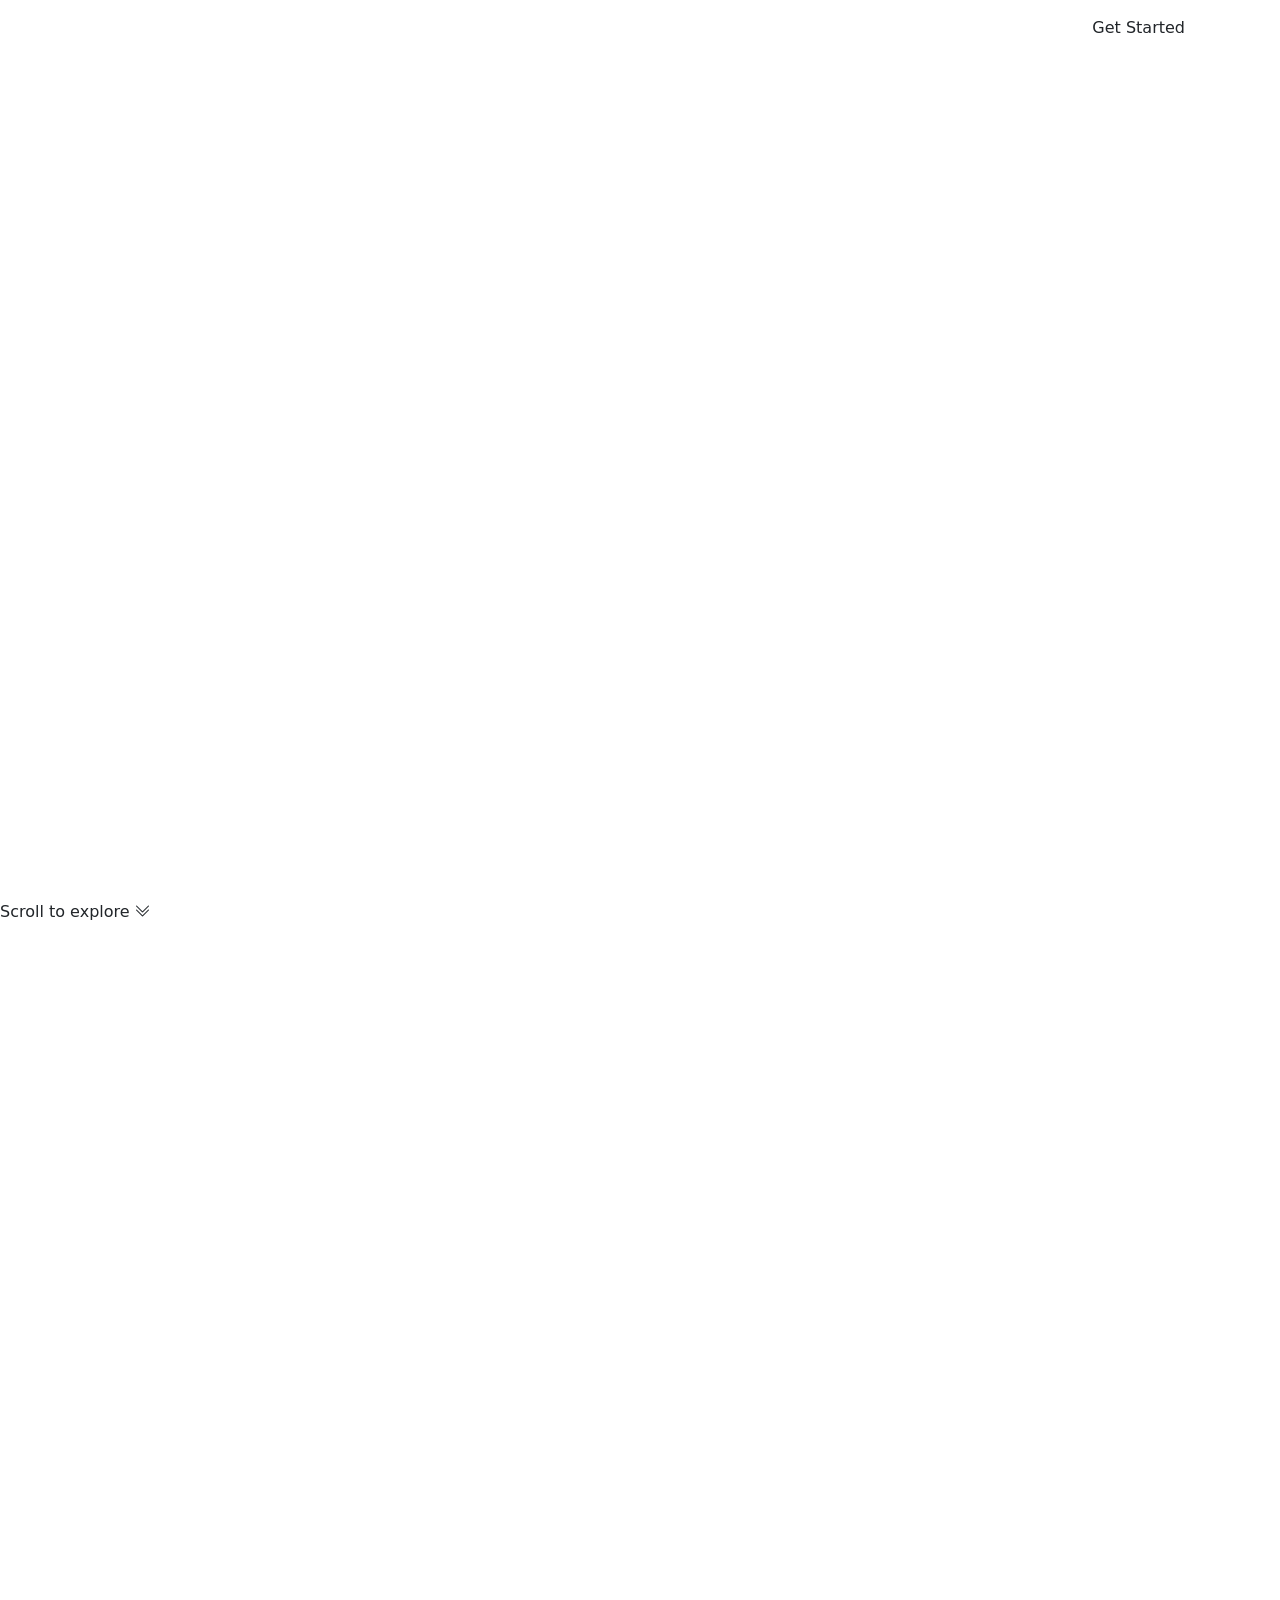
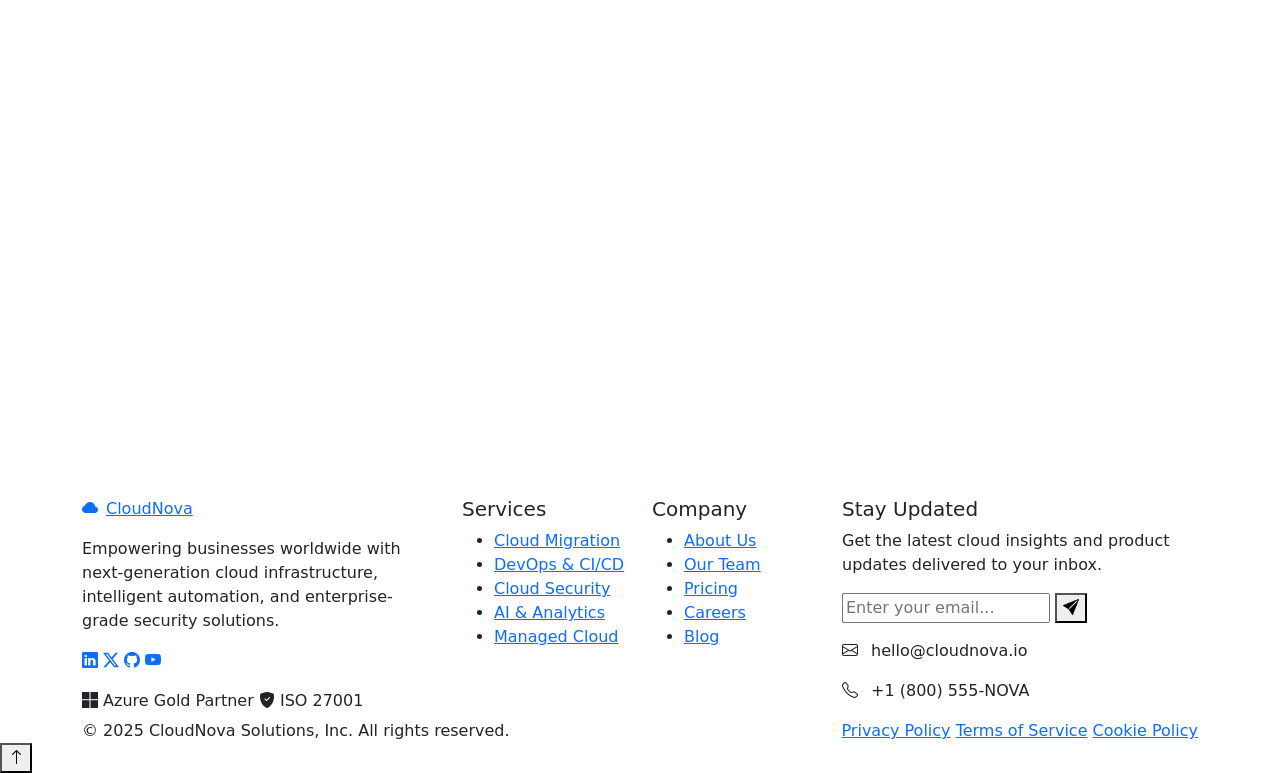
==== CloudNova/index.html @ 0d6b35d8 "Implemented landing page HTML structure AB#1" ====
<!DOCTYPE html>
<html lang="en">
<head>
  <meta charset="UTF-8" />
  <meta name="viewport" content="width=device-width, initial-scale=1.0" />
  <meta name="description" content="CloudNova Solutions – Next-generation cloud infrastructure, AI-powered analytics, and scalable DevOps services for modern enterprises." />
  <meta name="keywords" content="cloud computing, Azure, DevOps, cloud hosting, SaaS, infrastructure" />
  <title>CloudNova Solutions | Elevate Your Cloud</title>

  <!-- Bootstrap 5.3 -->
  <link href="https://cdn.jsdelivr.net/npm/bootstrap@5.3.2/dist/css/bootstrap.min.css" rel="stylesheet" />
  <!-- Bootstrap Icons -->
  <link href="https://cdn.jsdelivr.net/npm/bootstrap-icons@1.11.3/font/bootstrap-icons.css" rel="stylesheet" />
  <!-- Google Fonts: Syne + Plus Jakarta Sans -->
  <link href="https://fonts.googleapis.com/css2?family=Syne:wght@400;600;700;800&family=Plus+Jakarta+Sans:wght@300;400;500;600;700&display=swap" rel="stylesheet" />
  <!-- AOS Animation Library -->
  <link href="https://unpkg.com/aos@2.3.4/dist/aos.css" rel="stylesheet" />
  <!-- Custom Styles -->
  <link rel="stylesheet" href="css/styles.css" />
</head>
<body>

<!-- ===================== NAVIGATION ===================== -->
<nav id="mainNavbar" class="navbar navbar-expand-lg fixed-top navbar-dark">
  <div class="container">
    <a class="navbar-brand d-flex align-items-center gap-2" href="#">
      <div class="brand-icon">
        <i class="bi bi-cloud-fill"></i>
      </div>
      <span class="brand-text">Cloud<span class="brand-accent">Nova</span></span>
    </a>
    <button class="navbar-toggler border-0" type="button" data-bs-toggle="collapse" data-bs-target="#navbarNav">
      <span class="navbar-toggler-icon"></span>
    </button>
    <div class="collapse navbar-collapse" id="navbarNav">
      <ul class="navbar-nav ms-auto align-items-lg-center gap-lg-1">
        <li class="nav-item"><a class="nav-link" href="#about">About</a></li>
        <li class="nav-item"><a class="nav-link" href="#services">Services</a></li>
        <li class="nav-item"><a class="nav-link" href="#team">Team</a></li>
        <li class="nav-item"><a class="nav-link" href="#pricing">Pricing</a></li>
        <li class="nav-item"><a class="nav-link" href="#testimonials">Reviews</a></li>
        <li class="nav-item"><a class="nav-link" href="#faq">FAQ</a></li>
        <li class="nav-item ms-lg-3">
          <a class="btn btn-cta-nav" href="#contact">Get Started</a>
        </li>
      </ul>
    </div>
  </div>
</nav>

<!-- ===================== HERO ===================== -->
<section id="hero">
  <div id="particles-canvas"></div>
  <div class="hero-grid-overlay"></div>
  <div class="container hero-content">
    <div class="row align-items-center min-vh-100">
      <div class="col-lg-7 col-xl-6">
        <div class="hero-badge" data-aos="fade-down" data-aos-delay="100">
          <i class="bi bi-stars"></i> Trusted by 500+ Global Enterprises
        </div>
        <h1 class="hero-headline" data-aos="fade-up" data-aos-delay="200">
          Elevate Your Business<br />
          <span class="gradient-text">to the Cloud</span>
        </h1>
        <p class="hero-sub" data-aos="fade-up" data-aos-delay="350">
          CloudNova Solutions delivers enterprise-grade cloud infrastructure,
          AI-powered analytics, and scalable DevOps pipelines — built for the
          speed of tomorrow, deployed today.
        </p>
        <div class="hero-actions" data-aos="fade-up" data-aos-delay="450">
          <a href="#contact" class="btn btn-hero-primary">
            Start Free Trial <i class="bi bi-arrow-right ms-2"></i>
          </a>
          <a href="#services" class="btn btn-hero-ghost">
            <i class="bi bi-play-circle me-2"></i> Explore Services
          </a>
        </div>
        <div class="hero-stats" data-aos="fade-up" data-aos-delay="550">
          <div class="stat-item">
            <span class="stat-num" data-target="500">0</span><span class="stat-unit">+</span>
            <p>Clients Worldwide</p>
          </div>
          <div class="stat-divider"></div>
          <div class="stat-item">
            <span class="stat-num" data-target="99">0</span><span class="stat-unit">.9%</span>
            <p>Uptime SLA</p>
          </div>
          <div class="stat-divider"></div>
          <div class="stat-item">
            <span class="stat-num" data-target="50">0</span><span class="stat-unit">+</span>
            <p>Cloud Regions</p>
          </div>
        </div>
      </div>
      <div class="col-lg-5 col-xl-6 d-none d-lg-flex justify-content-center" data-aos="fade-left" data-aos-delay="300">
        <div class="hero-visual">
          <div class="orbit-ring ring-1"></div>
          <div class="orbit-ring ring-2"></div>
          <div class="orbit-ring ring-3"></div>
          <div class="orbit-center">
            <i class="bi bi-cloud-fill"></i>
          </div>
          <div class="orbit-dot dot-1"><i class="bi bi-server"></i></div>
          <div class="orbit-dot dot-2"><i class="bi bi-shield-check"></i></div>
          <div class="orbit-dot dot-3"><i class="bi bi-graph-up-arrow"></i></div>
          <div class="orbit-dot dot-4"><i class="bi bi-cpu"></i></div>
          <div class="orbit-dot dot-5"><i class="bi bi-database-fill"></i></div>
          <div class="orbit-dot dot-6"><i class="bi bi-gear-wide-connected"></i></div>
        </div>
      </div>
    </div>
  </div>
  <div class="hero-scroll-hint">
    <span>Scroll to explore</span>
    <i class="bi bi-chevron-double-down"></i>
  </div>
</section>

<!-- ===================== TRUSTED BY ===================== -->
<section id="trusted" class="section-trusted">
  <div class="container">
    <p class="trusted-label" data-aos="fade-up">Trusted by industry leaders worldwide</p>
    <div class="trusted-logos" data-aos="fade-up" data-aos-delay="100">
      <div class="trusted-item"><i class="bi bi-microsoft"></i> Microsoft</div>
      <div class="trusted-item"><i class="bi bi-google"></i> Google Cloud</div>
      <div class="trusted-item"><i class="bi bi-amazon"></i> AWS</div>
      <div class="trusted-item"><i class="bi bi-buildings"></i> FinTech Corp</div>
      <div class="trusted-item"><i class="bi bi-hospital"></i> MedSystems</div>
      <div class="trusted-item"><i class="bi bi-broadcast"></i> MediaHub</div>
    </div>
  </div>
</section>

<!-- ===================== ABOUT ===================== -->
<section id="about" class="section-about">
  <div class="container">
    <div class="row align-items-center g-5">
      <div class="col-lg-5" data-aos="fade-right">
        <div class="about-visual-grid">
          <div class="about-card-big">
            <i class="bi bi-cloud-arrow-up-fill"></i>
            <h3>Cloud-First Architecture</h3>
            <p>Built from the ground up for modern distributed systems</p>
          </div>
          <div class="about-card-sm card-sm-1">
            <i class="bi bi-lightning-charge-fill"></i>
            <p>10× Faster Deployments</p>
          </div>
          <div class="about-card-sm card-sm-2">
            <i class="bi bi-shield-fill-check"></i>
            <p>Zero-Trust Security</p>
          </div>
          <div class="about-card-sm card-sm-3">
            <i class="bi bi-graph-up"></i>
            <p>Real-Time Analytics</p>
          </div>
        </div>
      </div>
      <div class="col-lg-7" data-aos="fade-left" data-aos-delay="150">
        <div class="section-label">About CloudNova</div>
        <h2 class="section-title">We Build the Cloud <br /><span class="gradient-text">Your Business Deserves</span></h2>
        <p class="section-body">
          Founded in 2019, CloudNova Solutions has rapidly grown into one of the
          most trusted cloud technology partners globally. We specialize in
          designing, deploying, and managing scalable cloud infrastructure on
          Microsoft Azure, AWS, and Google Cloud Platform.
        </p>
        <p class="section-body">
          Our team of 200+ certified cloud architects, DevOps engineers, and
          security specialists work alongside your organization to accelerate
          digital transformation — reducing operational costs while maximizing
          performance, reliability, and security.
        </p>
        <div class="about-features">
          <div class="feature-item">
            <i class="bi bi-check-circle-fill"></i>
            <span>ISO 27001 &amp; SOC 2 Type II Certified</span>
          </div>
          <div class="feature-item">
            <i class="bi bi-check-circle-fill"></i>
            <span>Microsoft Gold Partner &amp; AWS Advanced Tier</span>
          </div>
          <div class="feature-item">
            <i class="bi bi-check-circle-fill"></i>
            <span>24/7 Expert Support with &lt; 15 Min Response SLA</span>
          </div>
          <div class="feature-item">
            <i class="bi bi-check-circle-fill"></i>
            <span>Global Data Centers Across 6 Continents</span>
          </div>
        </div>
        <a href="#contact" class="btn btn-primary-custom mt-4">
          Learn More About Us <i class="bi bi-arrow-right ms-2"></i>
        </a>
      </div>
    </div>
  </div>
</section>

<!-- ===================== SERVICES ===================== -->
<section id="services" class="section-services">
  <div class="container">
    <div class="text-center mb-5" data-aos="fade-up">
      <div class="section-label mx-auto">What We Offer</div>
      <h2 class="section-title">Enterprise Cloud <span class="gradient-text">Services</span></h2>
      <p class="section-subtitle">
        End-to-end cloud solutions designed to transform your infrastructure,
        accelerate delivery, and secure your digital assets.
      </p>
    </div>
    <div class="row g-4">

      <div class="col-md-6 col-lg-4" data-aos="fade-up" data-aos-delay="0">
        <div class="service-card">
          <div class="service-icon icon-blue">
            <i class="bi bi-cloud-arrow-up-fill"></i>
          </div>
          <h3>Cloud Migration</h3>
          <p>Seamlessly migrate your on-premises workloads to Azure, AWS, or GCP with zero downtime using our proven Lift-and-Shift and Re-architecture methodologies.</p>
          <ul class="service-list">
            <li><i class="bi bi-chevron-right"></i>Assessment &amp; Planning</li>
            <li><i class="bi bi-chevron-right"></i>Zero-Downtime Migration</li>
            <li><i class="bi bi-chevron-right"></i>Post-Migration Optimization</li>
          </ul>
          <a href="#contact" class="service-link">Learn More <i class="bi bi-arrow-right"></i></a>
        </div>
      </div>

      <div class="col-md-6 col-lg-4" data-aos="fade-up" data-aos-delay="100">
        <div class="service-card service-card-featured">
          <div class="featured-badge">Most Popular</div>
          <div class="service-icon icon-cyan">
            <i class="bi bi-gear-wide-connected"></i>
          </div>
          <h3>DevOps &amp; CI/CD</h3>
          <p>Automate your software delivery pipeline with Azure DevOps, GitHub Actions, and Kubernetes — enabling continuous integration, testing, and deployment at scale.</p>
          <ul class="service-list">
            <li><i class="bi bi-chevron-right"></i>Pipeline Automation</li>
            <li><i class="bi bi-chevron-right"></i>Container Orchestration</li>
            <li><i class="bi bi-chevron-right"></i>Infrastructure as Code</li>
          </ul>
          <a href="#contact" class="service-link">Learn More <i class="bi bi-arrow-right"></i></a>
        </div>
      </div>

      <div class="col-md-6 col-lg-4" data-aos="fade-up" data-aos-delay="200">
        <div class="service-card">
          <div class="service-icon icon-purple">
            <i class="bi bi-shield-lock-fill"></i>
          </div>
          <h3>Cloud Security</h3>
          <p>Protect your data and applications with enterprise-grade security — Zero Trust architecture, threat detection, compliance management, and incident response.</p>
          <ul class="service-list">
            <li><i class="bi bi-chevron-right"></i>Zero Trust Security</li>
            <li><i class="bi bi-chevron-right"></i>SIEM &amp; Threat Intelligence</li>
            <li><i class="bi bi-chevron-right"></i>Compliance Automation</li>
          </ul>
          <a href="#contact" class="service-link">Learn More <i class="bi bi-arrow-right"></i></a>
        </div>
      </div>

      <div class="col-md-6 col-lg-4" data-aos="fade-up" data-aos-delay="100">
        <div class="service-card">
          <div class="service-icon icon-green">
            <i class="bi bi-graph-up-arrow"></i>
          </div>
          <h3>AI &amp; Analytics</h3>
          <p>Harness the power of AI and big data analytics with Azure Synapse, Power BI, and Machine Learning services to turn raw data into actionable business intelligence.</p>
          <ul class="service-list">
            <li><i class="bi bi-chevron-right"></i>Predictive Analytics</li>
            <li><i class="bi bi-chevron-right"></i>ML Model Deployment</li>
            <li><i class="bi bi-chevron-right"></i>Real-Time Dashboards</li>
          </ul>
          <a href="#contact" class="service-link">Learn More <i class="bi bi-arrow-right"></i></a>
        </div>
      </div>

      <div class="col-md-6 col-lg-4" data-aos="fade-up" data-aos-delay="200">
        <div class="service-card">
          <div class="service-icon icon-orange">
            <i class="bi bi-server"></i>
          </div>
          <h3>Managed Cloud</h3>
          <p>Let our experts manage your cloud environment 24/7 — from capacity planning and performance tuning to cost optimization and compliance reporting.</p>
          <ul class="service-list">
            <li><i class="bi bi-chevron-right"></i>24/7 NOC Monitoring</li>
            <li><i class="bi bi-chevron-right"></i>Cost Optimization</li>
            <li><i class="bi bi-chevron-right"></i>Patch Management</li>
          </ul>
          <a href="#contact" class="service-link">Learn More <i class="bi bi-arrow-right"></i></a>
        </div>
      </div>

      <div class="col-md-6 col-lg-4" data-aos="fade-up" data-aos-delay="300">
        <div class="service-card">
          <div class="service-icon icon-pink">
            <i class="bi bi-code-slash"></i>
          </div>
          <h3>Cloud-Native Dev</h3>
          <p>Build modern, microservices-based applications using Kubernetes, serverless functions, and event-driven architectures optimized for cloud-native environments.</p>
          <ul class="service-list">
            <li><i class="bi bi-chevron-right"></i>Microservices Architecture</li>
            <li><i class="bi bi-chevron-right"></i>Serverless Functions</li>
            <li><i class="bi bi-chevron-right"></i>API Gateway Design</li>
          </ul>
          <a href="#contact" class="service-link">Learn More <i class="bi bi-arrow-right"></i></a>
        </div>
      </div>

    </div>
  </div>
</section>

<!-- ===================== TEAM ===================== -->
<section id="team" class="section-team">
  <div class="container">
    <div class="text-center mb-5" data-aos="fade-up">
      <div class="section-label mx-auto">The People</div>
      <h2 class="section-title">Meet Our <span class="gradient-text">Expert Team</span></h2>
      <p class="section-subtitle">
        A world-class team of certified cloud engineers, architects, and strategists
        dedicated to your success.
      </p>
    </div>
    <div class="row g-4 justify-content-center">

      <div class="col-sm-6 col-lg-4" data-aos="fade-up" data-aos-delay="0">
        <div class="team-card">
          <div class="team-avatar avatar-1">
            <span>AK</span>
          </div>
          <div class="team-info">
            <h4>Alex Kim</h4>
            <p class="team-role">CEO &amp; Cloud Architect</p>
            <p class="team-bio">15+ years architecting hyperscale cloud systems for Fortune 500 companies. Microsoft Azure MVP.</p>
            <div class="team-certs">
              <span class="cert-badge">Azure Solutions Architect</span>
              <span class="cert-badge">AWS SAA</span>
            </div>
            <div class="team-socials">
              <a href="#"><i class="bi bi-linkedin"></i></a>
              <a href="#"><i class="bi bi-github"></i></a>
              <a href="#"><i class="bi bi-twitter-x"></i></a>
            </div>
          </div>
        </div>
      </div>

      <div class="col-sm-6 col-lg-4" data-aos="fade-up" data-aos-delay="100">
        <div class="team-card">
          <div class="team-avatar avatar-2">
            <span>SR</span>
          </div>
          <div class="team-info">
            <h4>Sara Rahman</h4>
            <p class="team-role">CTO &amp; DevOps Lead</p>
            <p class="team-bio">Expert in Kubernetes, Terraform, and CI/CD automation. Previously led DevOps at TechGiant Inc.</p>
            <div class="team-certs">
              <span class="cert-badge">CKA Certified</span>
              <span class="cert-badge">HashiCorp Terraform</span>
            </div>
            <div class="team-socials">
              <a href="#"><i class="bi bi-linkedin"></i></a>
              <a href="#"><i class="bi bi-github"></i></a>
              <a href="#"><i class="bi bi-twitter-x"></i></a>
            </div>
          </div>
        </div>
      </div>

      <div class="col-sm-6 col-lg-4" data-aos="fade-up" data-aos-delay="200">
        <div class="team-card">
          <div class="team-avatar avatar-3">
            <span>MC</span>
          </div>
          <div class="team-info">
            <h4>Marcus Chen</h4>
            <p class="team-role">Head of Cloud Security</p>
            <p class="team-bio">CISSP-certified security architect specializing in zero-trust frameworks and cloud compliance.</p>
            <div class="team-certs">
              <span class="cert-badge">CISSP</span>
              <span class="cert-badge">CEH</span>
            </div>
            <div class="team-socials">
              <a href="#"><i class="bi bi-linkedin"></i></a>
              <a href="#"><i class="bi bi-github"></i></a>
              <a href="#"><i class="bi bi-twitter-x"></i></a>
            </div>
          </div>
        </div>
      </div>

      <div class="col-sm-6 col-lg-4" data-aos="fade-up" data-aos-delay="100">
        <div class="team-card">
          <div class="team-avatar avatar-4">
            <span>LP</span>
          </div>
          <div class="team-info">
            <h4>Layla Patel</h4>
            <p class="team-role">AI &amp; Data Engineering Lead</p>
            <p class="team-bio">Data scientist and ML engineer with deep expertise in Azure Synapse, Databricks, and MLOps.</p>
            <div class="team-certs">
              <span class="cert-badge">Azure Data Scientist</span>
              <span class="cert-badge">GCP ML</span>
            </div>
            <div class="team-socials">
              <a href="#"><i class="bi bi-linkedin"></i></a>
              <a href="#"><i class="bi bi-github"></i></a>
              <a href="#"><i class="bi bi-twitter-x"></i></a>
            </div>
          </div>
        </div>
      </div>

      <div class="col-sm-6 col-lg-4" data-aos="fade-up" data-aos-delay="200">
        <div class="team-card">
          <div class="team-avatar avatar-5">
            <span>JO</span>
          </div>
          <div class="team-info">
            <h4>James Osei</h4>
            <p class="team-role">Solutions Engineer</p>
            <p class="team-bio">Full-stack cloud developer specializing in serverless architectures, microservices, and API design.</p>
            <div class="team-certs">
              <span class="cert-badge">Azure Developer</span>
              <span class="cert-badge">Node.js Certified</span>
            </div>
            <div class="team-socials">
              <a href="#"><i class="bi bi-linkedin"></i></a>
              <a href="#"><i class="bi bi-github"></i></a>
              <a href="#"><i class="bi bi-twitter-x"></i></a>
            </div>
          </div>
        </div>
      </div>

    </div>
  </div>
</section>

<!-- ===================== PRICING ===================== -->
<section id="pricing" class="section-pricing">
  <div class="container">
    <div class="text-center mb-5" data-aos="fade-up">
      <div class="section-label mx-auto">Transparent Pricing</div>
      <h2 class="section-title">Choose Your <span class="gradient-text">Cloud Plan</span></h2>
      <p class="section-subtitle">Flexible plans built for startups, growing businesses, and global enterprises. No hidden fees.</p>
      <div class="pricing-toggle mt-4" data-aos="fade-up" data-aos-delay="100">
        <span class="toggle-label active" id="lblMonthly">Monthly</span>
        <div class="form-check form-switch d-inline-block mx-3">
          <input class="form-check-input pricing-switch" type="checkbox" id="pricingToggle" />
        </div>
        <span class="toggle-label" id="lblAnnual">Annual <span class="save-badge">Save 20%</span></span>
      </div>
    </div>
    <div class="row g-4 justify-content-center">

      <div class="col-md-6 col-lg-4" data-aos="fade-up" data-aos-delay="0">
        <div class="pricing-card">
          <div class="pricing-tier">Starter</div>
          <div class="pricing-price">
            <span class="currency">$</span>
            <span class="amount" data-monthly="49" data-annual="39">49</span>
            <span class="period">/mo</span>
          </div>
          <p class="pricing-desc">Perfect for startups and small teams getting started with cloud.</p>
          <ul class="pricing-features">
            <li><i class="bi bi-check-lg"></i> 5 Cloud Instances</li>
            <li><i class="bi bi-check-lg"></i> 500 GB Storage</li>
            <li><i class="bi bi-check-lg"></i> Basic CI/CD Pipeline</li>
            <li><i class="bi bi-check-lg"></i> Email Support (48hr SLA)</li>
            <li><i class="bi bi-check-lg"></i> 99.5% Uptime SLA</li>
            <li class="disabled"><i class="bi bi-x-lg"></i> Advanced Security</li>
            <li class="disabled"><i class="bi bi-x-lg"></i> Dedicated Account Manager</li>
          </ul>
          <a href="#contact" class="btn btn-pricing-outline">Get Started</a>
        </div>
      </div>

      <div class="col-md-6 col-lg-4" data-aos="fade-up" data-aos-delay="100">
        <div class="pricing-card pricing-featured">
          <div class="pricing-popular-badge">Most Popular</div>
          <div class="pricing-tier">Professional</div>
          <div class="pricing-price">
            <span class="currency">$</span>
            <span class="amount" data-monthly="149" data-annual="119">149</span>
            <span class="period">/mo</span>
          </div>
          <p class="pricing-desc">For growing businesses that need more power and enterprise features.</p>
          <ul class="pricing-features">
            <li><i class="bi bi-check-lg"></i> 25 Cloud Instances</li>
            <li><i class="bi bi-check-lg"></i> 5 TB Storage</li>
            <li><i class="bi bi-check-lg"></i> Full CI/CD Automation</li>
            <li><i class="bi bi-check-lg"></i> 24/7 Chat Support</li>
            <li><i class="bi bi-check-lg"></i> 99.9% Uptime SLA</li>
            <li><i class="bi bi-check-lg"></i> Advanced Security Suite</li>
            <li class="disabled"><i class="bi bi-x-lg"></i> Dedicated Account Manager</li>
          </ul>
          <a href="#contact" class="btn btn-pricing-primary">Get Started</a>
        </div>
      </div>

      <div class="col-md-6 col-lg-4" data-aos="fade-up" data-aos-delay="200">
        <div class="pricing-card">
          <div class="pricing-tier">Enterprise</div>
          <div class="pricing-price">
            <span class="currency">$</span>
            <span class="amount" data-monthly="499" data-annual="399">499</span>
            <span class="period">/mo</span>
          </div>
          <p class="pricing-desc">Full-scale enterprise cloud management with dedicated support.</p>
          <ul class="pricing-features">
            <li><i class="bi bi-check-lg"></i> Unlimited Instances</li>
            <li><i class="bi bi-check-lg"></i> Unlimited Storage</li>
            <li><i class="bi bi-check-lg"></i> Custom CI/CD &amp; IaC</li>
            <li><i class="bi bi-check-lg"></i> 24/7 Phone + Priority</li>
            <li><i class="bi bi-check-lg"></i> 99.99% Uptime SLA</li>
            <li><i class="bi bi-check-lg"></i> Zero-Trust Security</li>
            <li><i class="bi bi-check-lg"></i> Dedicated Account Manager</li>
          </ul>
          <a href="#contact" class="btn btn-pricing-outline">Contact Sales</a>
        </div>
      </div>

    </div>
  </div>
</section>

<!-- ===================== TESTIMONIALS ===================== -->
<section id="testimonials" class="section-testimonials">
  <div class="container">
    <div class="text-center mb-5" data-aos="fade-up">
      <div class="section-label mx-auto">Client Stories</div>
      <h2 class="section-title">What Our <span class="gradient-text">Clients Say</span></h2>
    </div>
    <div id="testimonialsCarousel" class="carousel slide" data-bs-ride="carousel" data-aos="fade-up" data-aos-delay="100">
      <div class="carousel-inner">

        <div class="carousel-item active">
          <div class="row justify-content-center">
            <div class="col-lg-8">
              <div class="testimonial-card">
                <div class="quote-icon"><i class="bi bi-quote"></i></div>
                <p class="testimonial-text">
                  "CloudNova completely transformed our infrastructure. We reduced our cloud spending by 42% while achieving 3× better performance. The migration was seamless, and their support team was outstanding throughout the entire process."
                </p>
                <div class="testimonial-author">
                  <div class="author-avatar av-1">DT</div>
                  <div class="author-info">
                    <h5>David Thompson</h5>
                    <p>CTO, FinanceFlow Inc.</p>
                  </div>
                  <div class="testimonial-stars ms-auto">
                    <i class="bi bi-star-fill"></i><i class="bi bi-star-fill"></i>
                    <i class="bi bi-star-fill"></i><i class="bi bi-star-fill"></i>
                    <i class="bi bi-star-fill"></i>
                  </div>
                </div>
              </div>
            </div>
          </div>
        </div>

        <div class="carousel-item">
          <div class="row justify-content-center">
            <div class="col-lg-8">
              <div class="testimonial-card">
                <div class="quote-icon"><i class="bi bi-quote"></i></div>
                <p class="testimonial-text">
                  "Their DevOps team built us a CI/CD pipeline that went from weekly deployments to multiple deploys per day. The Zero Trust security model they implemented gave our compliance team complete peace of mind."
                </p>
                <div class="testimonial-author">
                  <div class="author-avatar av-2">MJ</div>
                  <div class="author-info">
                    <h5>Maria Jensen</h5>
                    <p>VP Engineering, HealthBridge</p>
                  </div>
                  <div class="testimonial-stars ms-auto">
                    <i class="bi bi-star-fill"></i><i class="bi bi-star-fill"></i>
                    <i class="bi bi-star-fill"></i><i class="bi bi-star-fill"></i>
                    <i class="bi bi-star-fill"></i>
                  </div>
                </div>
              </div>
            </div>
          </div>
        </div>

        <div class="carousel-item">
          <div class="row justify-content-center">
            <div class="col-lg-8">
              <div class="testimonial-card">
                <div class="quote-icon"><i class="bi bi-quote"></i></div>
                <p class="testimonial-text">
                  "CloudNova's AI analytics platform surfaced insights we never knew existed in our data. Within 6 months, we increased revenue by 28% based purely on their recommendations. An absolute game-changer for us."
                </p>
                <div class="testimonial-author">
                  <div class="author-avatar av-3">KN</div>
                  <div class="author-info">
                    <h5>Kenji Nakamura</h5>
                    <p>COO, RetailEdge Global</p>
                  </div>
                  <div class="testimonial-stars ms-auto">
                    <i class="bi bi-star-fill"></i><i class="bi bi-star-fill"></i>
                    <i class="bi bi-star-fill"></i><i class="bi bi-star-fill"></i>
                    <i class="bi bi-star-half"></i>
                  </div>
                </div>
              </div>
            </div>
          </div>
        </div>

      </div>
      <div class="carousel-controls">
        <button class="carousel-btn" type="button" data-bs-target="#testimonialsCarousel" data-bs-slide="prev">
          <i class="bi bi-arrow-left"></i>
        </button>
        <div class="carousel-indicators-custom">
          <button type="button" data-bs-target="#testimonialsCarousel" data-bs-slide-to="0" class="active"></button>
          <button type="button" data-bs-target="#testimonialsCarousel" data-bs-slide-to="1"></button>
          <button type="button" data-bs-target="#testimonialsCarousel" data-bs-slide-to="2"></button>
        </div>
        <button class="carousel-btn" type="button" data-bs-target="#testimonialsCarousel" data-bs-slide="next">
          <i class="bi bi-arrow-right"></i>
        </button>
      </div>
    </div>
  </div>
</section>

<!-- ===================== FAQ ===================== -->
<section id="faq" class="section-faq">
  <div class="container">
    <div class="row justify-content-center">
      <div class="col-lg-8">
        <div class="text-center mb-5" data-aos="fade-up">
          <div class="section-label mx-auto">FAQ</div>
          <h2 class="section-title">Frequently Asked <span class="gradient-text">Questions</span></h2>
          <p class="section-subtitle">Everything you need to know about CloudNova's services and solutions.</p>
        </div>
        <div class="accordion faq-accordion" id="faqAccordion" data-aos="fade-up" data-aos-delay="100">

          <div class="accordion-item faq-item">
            <h2 class="accordion-header">
              <button class="accordion-button faq-button" type="button" data-bs-toggle="collapse" data-bs-target="#faq1">
                <i class="bi bi-cloud-fill faq-icon"></i>
                What cloud platforms does CloudNova support?
              </button>
            </h2>
            <div id="faq1" class="accordion-collapse collapse show" data-bs-parent="#faqAccordion">
              <div class="accordion-body faq-body">
                CloudNova is a multi-cloud solutions provider with deep expertise in Microsoft Azure, Amazon Web Services (AWS), and Google Cloud Platform (GCP). We also support hybrid and on-premises environments through our Hybrid Cloud services. Our architects are certified across all major platforms and will recommend the best fit for your business needs.
              </div>
            </div>
          </div>

          <div class="accordion-item faq-item">
            <h2 class="accordion-header">
              <button class="accordion-button faq-button collapsed" type="button" data-bs-toggle="collapse" data-bs-target="#faq2">
                <i class="bi bi-clock-history faq-icon"></i>
                How long does a typical cloud migration take?
              </button>
            </h2>
            <div id="faq2" class="accordion-collapse collapse" data-bs-parent="#faqAccordion">
              <div class="accordion-body faq-body">
                Migration timelines vary based on complexity and scope. A simple Lift-and-Shift migration for a small application can be completed in 2–4 weeks. A full enterprise re-architecture with multiple workloads typically takes 3–6 months. We begin with a thorough Discovery and Assessment phase to give you a precise timeline before any work begins.
              </div>
            </div>
          </div>

          <div class="accordion-item faq-item">
            <h2 class="accordion-header">
              <button class="accordion-button faq-button collapsed" type="button" data-bs-toggle="collapse" data-bs-target="#faq3">
                <i class="bi bi-shield-check faq-icon"></i>
                How do you ensure our data is secure during migration?
              </button>
            </h2>
            <div id="faq3" class="accordion-collapse collapse" data-bs-parent="#faqAccordion">
              <div class="accordion-body faq-body">
                Security is our top priority. We use AES-256 encryption for all data in transit and at rest, implement network segmentation and private connectivity, and follow a Zero Trust security model throughout. All migrations are audited, and we maintain compliance with GDPR, HIPAA, and ISO 27001 standards. We also conduct thorough penetration testing post-migration.
              </div>
            </div>
          </div>

          <div class="accordion-item faq-item">
            <h2 class="accordion-header">
              <button class="accordion-button faq-button collapsed" type="button" data-bs-toggle="collapse" data-bs-target="#faq4">
                <i class="bi bi-currency-dollar faq-icon"></i>
                Can CloudNova help reduce our existing cloud bill?
              </button>
            </h2>
            <div id="faq4" class="accordion-collapse collapse" data-bs-parent="#faqAccordion">
              <div class="accordion-body faq-body">
                Absolutely. Our FinOps (Cloud Financial Operations) service is specifically designed to optimize cloud spend. On average, our clients see 30–45% cost reduction within the first 90 days through right-sizing, reserved instance planning, unused resource cleanup, and auto-scaling optimizations. We provide a free Cloud Cost Assessment as part of our onboarding process.
              </div>
            </div>
          </div>

          <div class="accordion-item faq-item">
            <h2 class="accordion-header">
              <button class="accordion-button faq-button collapsed" type="button" data-bs-toggle="collapse" data-bs-target="#faq5">
                <i class="bi bi-headset faq-icon"></i>
                What does your 24/7 support include?
              </button>
            </h2>
            <div id="faq5" class="accordion-collapse collapse" data-bs-parent="#faqAccordion">
              <div class="accordion-body faq-body">
                Our 24/7 support includes a dedicated Network Operations Center (NOC) that monitors your infrastructure around the clock. Professional plan clients receive chat and email support with a 4-hour response SLA. Enterprise clients receive phone support, a dedicated account manager, and a 15-minute critical incident response SLA. All support tickets are handled by certified cloud engineers.
              </div>
            </div>
          </div>

          <div class="accordion-item faq-item">
            <h2 class="accordion-header">
              <button class="accordion-button faq-button collapsed" type="button" data-bs-toggle="collapse" data-bs-target="#faq6">
                <i class="bi bi-graph-up faq-icon"></i>
                Do you offer training for our internal team?
              </button>
            </h2>
            <div id="faq6" class="accordion-collapse collapse" data-bs-parent="#faqAccordion">
              <div class="accordion-body faq-body">
                Yes! CloudNova Academy offers both online and on-site training programs covering Azure, AWS, DevOps, Kubernetes, and cloud security. We also offer certification preparation courses aligned with Microsoft, AWS, and Google certification tracks. All Professional and Enterprise clients receive free access to our online training portal.
              </div>
            </div>
          </div>

          <div class="accordion-item faq-item">
            <h2 class="accordion-header">
              <button class="accordion-button faq-button collapsed" type="button" data-bs-toggle="collapse" data-bs-target="#faq7">
                <i class="bi bi-arrow-repeat faq-icon"></i>
                Is there a minimum contract commitment?
              </button>
            </h2>
            <div id="faq7" class="accordion-collapse collapse" data-bs-parent="#faqAccordion">
              <div class="accordion-body faq-body">
                Our Starter and Professional plans are available on a month-to-month basis with no long-term commitment required. Enterprise plans are available on 12 or 24-month contracts with significant discounts for longer commitments. We offer a 30-day money-back guarantee on all managed service plans, so you can try CloudNova risk-free.
              </div>
            </div>
          </div>

          <div class="accordion-item faq-item">
            <h2 class="accordion-header">
              <button class="accordion-button faq-button collapsed" type="button" data-bs-toggle="collapse" data-bs-target="#faq8">
                <i class="bi bi-patch-check faq-icon"></i>
                What certifications does CloudNova hold?
              </button>
            </h2>
            <div id="faq8" class="accordion-collapse collapse" data-bs-parent="#faqAccordion">
              <div class="accordion-body faq-body">
                CloudNova Solutions is a Microsoft Gold Partner (Azure Expert MSP), AWS Advanced Consulting Partner, and Google Cloud Partner. We hold ISO 27001, SOC 2 Type II, and PCI-DSS certifications at the company level. Our individual engineers hold 200+ active certifications across Azure, AWS, GCP, Kubernetes, and cybersecurity domains.
              </div>
            </div>
          </div>

        </div>
      </div>
    </div>
  </div>
</section>

<!-- ===================== CONTACT ===================== -->
<section id="contact" class="section-contact">
  <div class="container">
    <div class="row g-5">

      <div class="col-lg-5" data-aos="fade-right">
        <div class="section-label">Get In Touch</div>
        <h2 class="section-title">Let's Build Your <span class="gradient-text">Cloud Future</span></h2>
        <p class="section-body">
          Ready to transform your infrastructure? Fill out the form and our cloud experts
          will reach out within 24 hours to schedule a free consultation.
        </p>
        <div class="contact-info-list">
          <div class="contact-info-item">
            <div class="contact-info-icon"><i class="bi bi-geo-alt-fill"></i></div>
            <div>
              <strong>Headquarters</strong>
              <p>1200 Cloud Park Drive, Suite 800<br />San Francisco, CA 94102, USA</p>
            </div>
          </div>
          <div class="contact-info-item">
            <div class="contact-info-icon"><i class="bi bi-envelope-fill"></i></div>
            <div>
              <strong>Email Us</strong>
              <p>hello@cloudnova.io<br />support@cloudnova.io</p>
            </div>
          </div>
          <div class="contact-info-item">
            <div class="contact-info-icon"><i class="bi bi-telephone-fill"></i></div>
            <div>
              <strong>Call Us</strong>
              <p>+1 (800) 555-NOVA<br />Mon–Fri, 9am–6pm PST</p>
            </div>
          </div>
        </div>
      </div>

      <div class="col-lg-7" data-aos="fade-left" data-aos-delay="100">
        <div class="contact-form-card">
          <div id="formSuccess" class="form-success-msg d-none">
            <i class="bi bi-check-circle-fill"></i>
            <h4>Message Sent!</h4>
            <p>Thank you for reaching out. Our team will contact you within 24 hours.</p>
          </div>
          <div id="contactFormWrapper">
            <h3>Send Us a Message</h3>
            <form id="contactForm" novalidate>
              <div class="row g-3">
                <div class="col-md-6">
                  <label class="form-label">First Name *</label>
                  <input type="text" class="form-control cn-input" id="firstName" placeholder="John" required />
                  <div class="invalid-feedback">Please enter your first name.</div>
                </div>
                <div class="col-md-6">
                  <label class="form-label">Last Name *</label>
                  <input type="text" class="form-control cn-input" id="lastName" placeholder="Doe" required />
                  <div class="invalid-feedback">Please enter your last name.</div>
                </div>
                <div class="col-md-6">
                  <label class="form-label">Work Email *</label>
                  <input type="email" class="form-control cn-input" id="email" placeholder="john@company.com" required />
                  <div class="invalid-feedback">Please enter a valid email address.</div>
                </div>
                <div class="col-md-6">
                  <label class="form-label">Company</label>
                  <input type="text" class="form-control cn-input" id="company" placeholder="Your Company" />
                </div>
                <div class="col-12">
                  <label class="form-label">Service Interest *</label>
                  <select class="form-select cn-input" id="service" required>
                    <option value="" disabled selected>Select a service...</option>
                    <option>Cloud Migration</option>
                    <option>DevOps &amp; CI/CD</option>
                    <option>Cloud Security</option>
                    <option>AI &amp; Analytics</option>
                    <option>Managed Cloud</option>
                    <option>Cloud-Native Development</option>
                    <option>General Inquiry</option>
                  </select>
                  <div class="invalid-feedback">Please select a service.</div>
                </div>
                <div class="col-12">
                  <label class="form-label">Message *</label>
                  <textarea class="form-control cn-input" id="message" rows="5" placeholder="Tell us about your project or question..." required></textarea>
                  <div class="invalid-feedback">Please write a message.</div>
                </div>
                <div class="col-12">
                  <div class="form-check">
                    <input class="form-check-input" type="checkbox" id="privacyCheck" required />
                    <label class="form-check-label" for="privacyCheck">
                      I agree to CloudNova's <a href="#">Privacy Policy</a> and consent to being contacted.
                    </label>
                    <div class="invalid-feedback">You must accept our privacy policy.</div>
                  </div>
                </div>
                <div class="col-12">
                  <button type="submit" class="btn btn-primary-custom w-100">
                    <span class="btn-text">Send Message <i class="bi bi-send-fill ms-2"></i></span>
                    <span class="btn-loading d-none"><i class="bi bi-arrow-repeat spin me-2"></i> Sending...</span>
                  </button>
                </div>
              </div>
            </form>
          </div>
        </div>
      </div>

    </div>
  </div>
</section>

<!-- ===================== FOOTER ===================== -->
<footer id="footer">
  <div class="footer-top">
    <div class="container">
      <div class="row g-4">
        <div class="col-lg-4">
          <a class="footer-brand d-flex align-items-center gap-2 mb-3" href="#">
            <div class="brand-icon sm"><i class="bi bi-cloud-fill"></i></div>
            <span class="brand-text">Cloud<span class="brand-accent">Nova</span></span>
          </a>
          <p class="footer-desc">
            Empowering businesses worldwide with next-generation cloud infrastructure, 
            intelligent automation, and enterprise-grade security solutions.
          </p>
          <div class="footer-socials">
            <a href="#" aria-label="LinkedIn"><i class="bi bi-linkedin"></i></a>
            <a href="#" aria-label="Twitter"><i class="bi bi-twitter-x"></i></a>
            <a href="#" aria-label="GitHub"><i class="bi bi-github"></i></a>
            <a href="#" aria-label="YouTube"><i class="bi bi-youtube"></i></a>
          </div>
          <div class="footer-certifications mt-3">
            <span class="cert-pill"><i class="bi bi-microsoft"></i> Azure Gold Partner</span>
            <span class="cert-pill"><i class="bi bi-shield-fill-check"></i> ISO 27001</span>
          </div>
        </div>
        <div class="col-6 col-lg-2">
          <h5 class="footer-heading">Services</h5>
          <ul class="footer-links">
            <li><a href="#services">Cloud Migration</a></li>
            <li><a href="#services">DevOps &amp; CI/CD</a></li>
            <li><a href="#services">Cloud Security</a></li>
            <li><a href="#services">AI &amp; Analytics</a></li>
            <li><a href="#services">Managed Cloud</a></li>
          </ul>
        </div>
        <div class="col-6 col-lg-2">
          <h5 class="footer-heading">Company</h5>
          <ul class="footer-links">
            <li><a href="#about">About Us</a></li>
            <li><a href="#team">Our Team</a></li>
            <li><a href="#pricing">Pricing</a></li>
            <li><a href="#">Careers</a></li>
            <li><a href="#">Blog</a></li>
          </ul>
        </div>
        <div class="col-lg-4">
          <h5 class="footer-heading">Stay Updated</h5>
          <p class="footer-newsletter-desc">Get the latest cloud insights and product updates delivered to your inbox.</p>
          <div class="footer-newsletter">
            <input type="email" class="newsletter-input" placeholder="Enter your email..." />
            <button class="newsletter-btn" type="button">
              <i class="bi bi-send-fill"></i>
            </button>
          </div>
          <div class="footer-contact-quick mt-3">
            <p><i class="bi bi-envelope me-2"></i> hello@cloudnova.io</p>
            <p><i class="bi bi-telephone me-2"></i> +1 (800) 555-NOVA</p>
          </div>
        </div>
      </div>
    </div>
  </div>
  <div class="footer-bottom">
    <div class="container d-flex flex-column flex-md-row justify-content-between align-items-center">
      <p class="mb-2 mb-md-0">© 2025 CloudNova Solutions, Inc. All rights reserved.</p>
      <div class="footer-legal">
        <a href="#">Privacy Policy</a>
        <a href="#">Terms of Service</a>
        <a href="#">Cookie Policy</a>
      </div>
    </div>
  </div>
</footer>

<!-- Back to Top Button -->
<button id="backToTop" class="back-to-top" aria-label="Back to top">
  <i class="bi bi-arrow-up"></i>
</button>

<!-- Bootstrap JS -->
<script src="https://cdn.jsdelivr.net/npm/bootstrap@5.3.2/dist/js/bootstrap.bundle.min.js"></script>
<!-- AOS -->
<script src="https://unpkg.com/aos@2.3.4/dist/aos.js"></script>
<!-- Custom Script -->
<script src="js/script.js"></script>
</body>
</html>
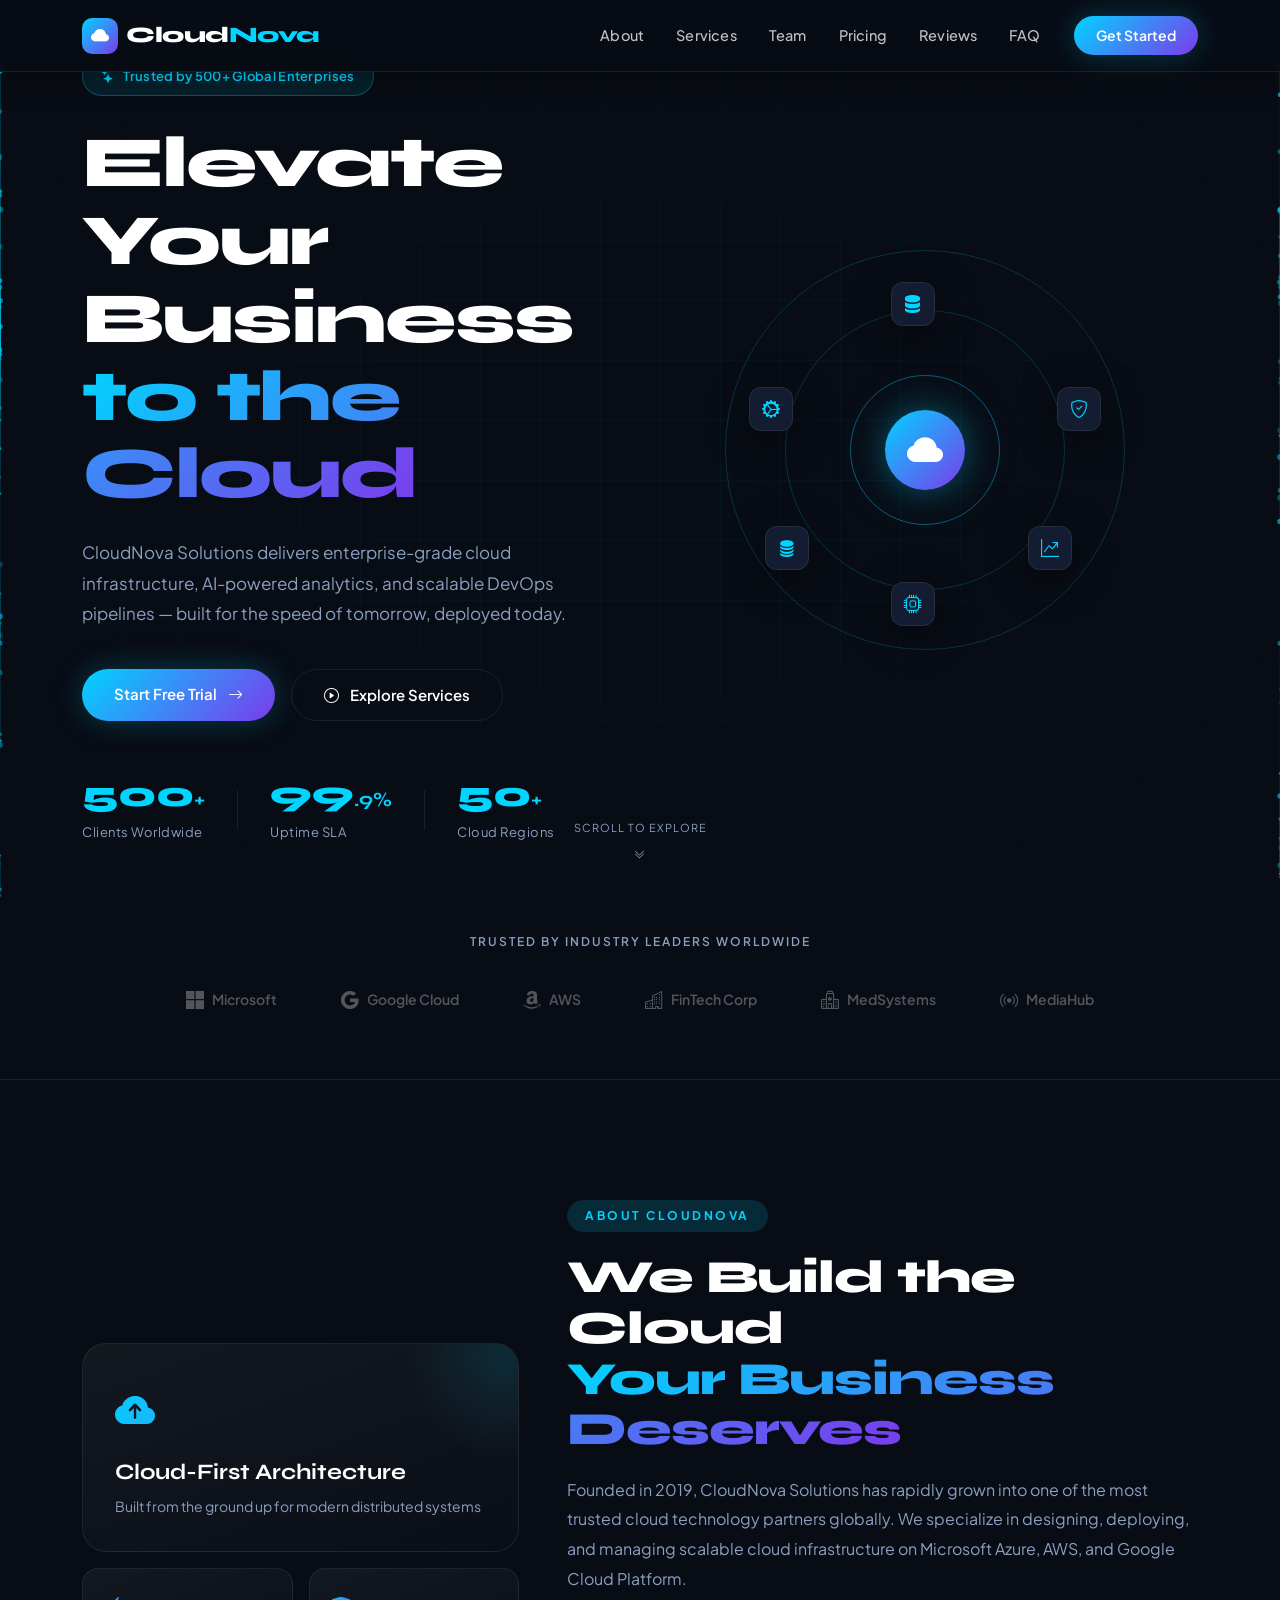
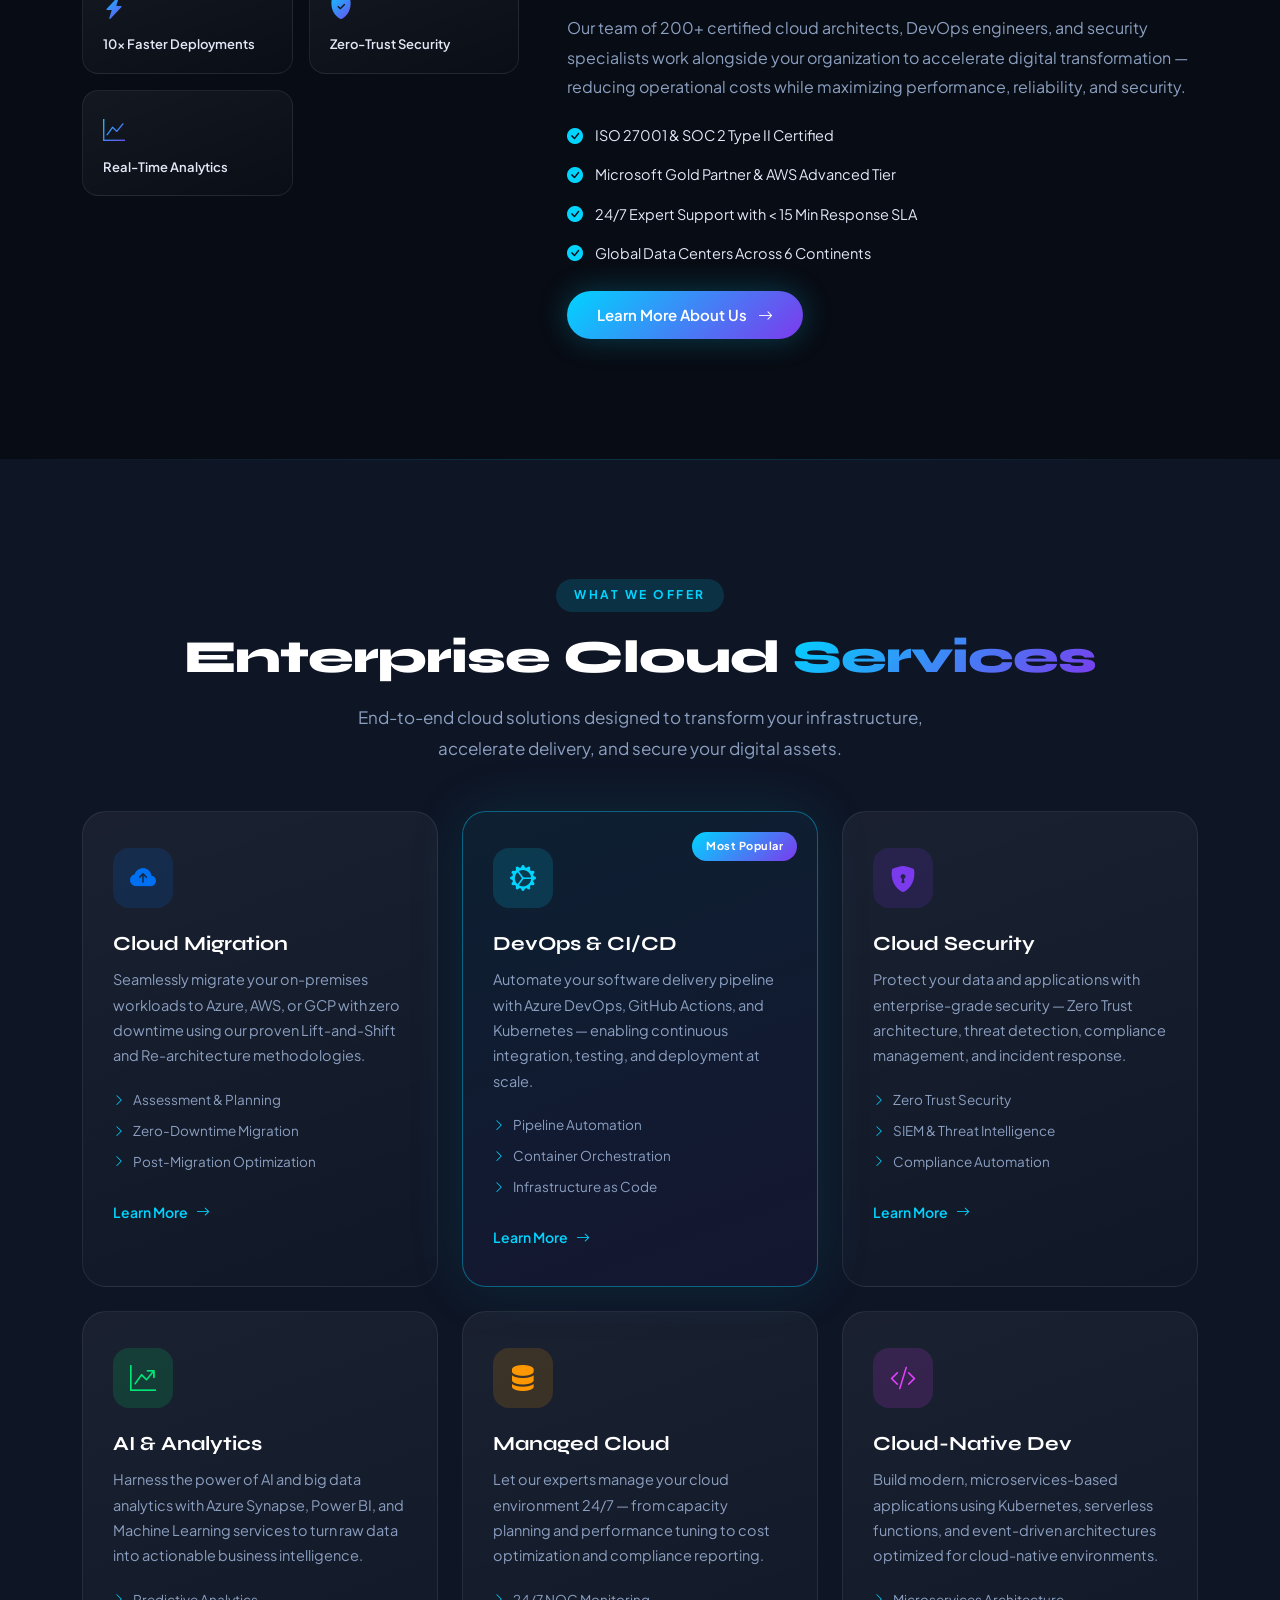
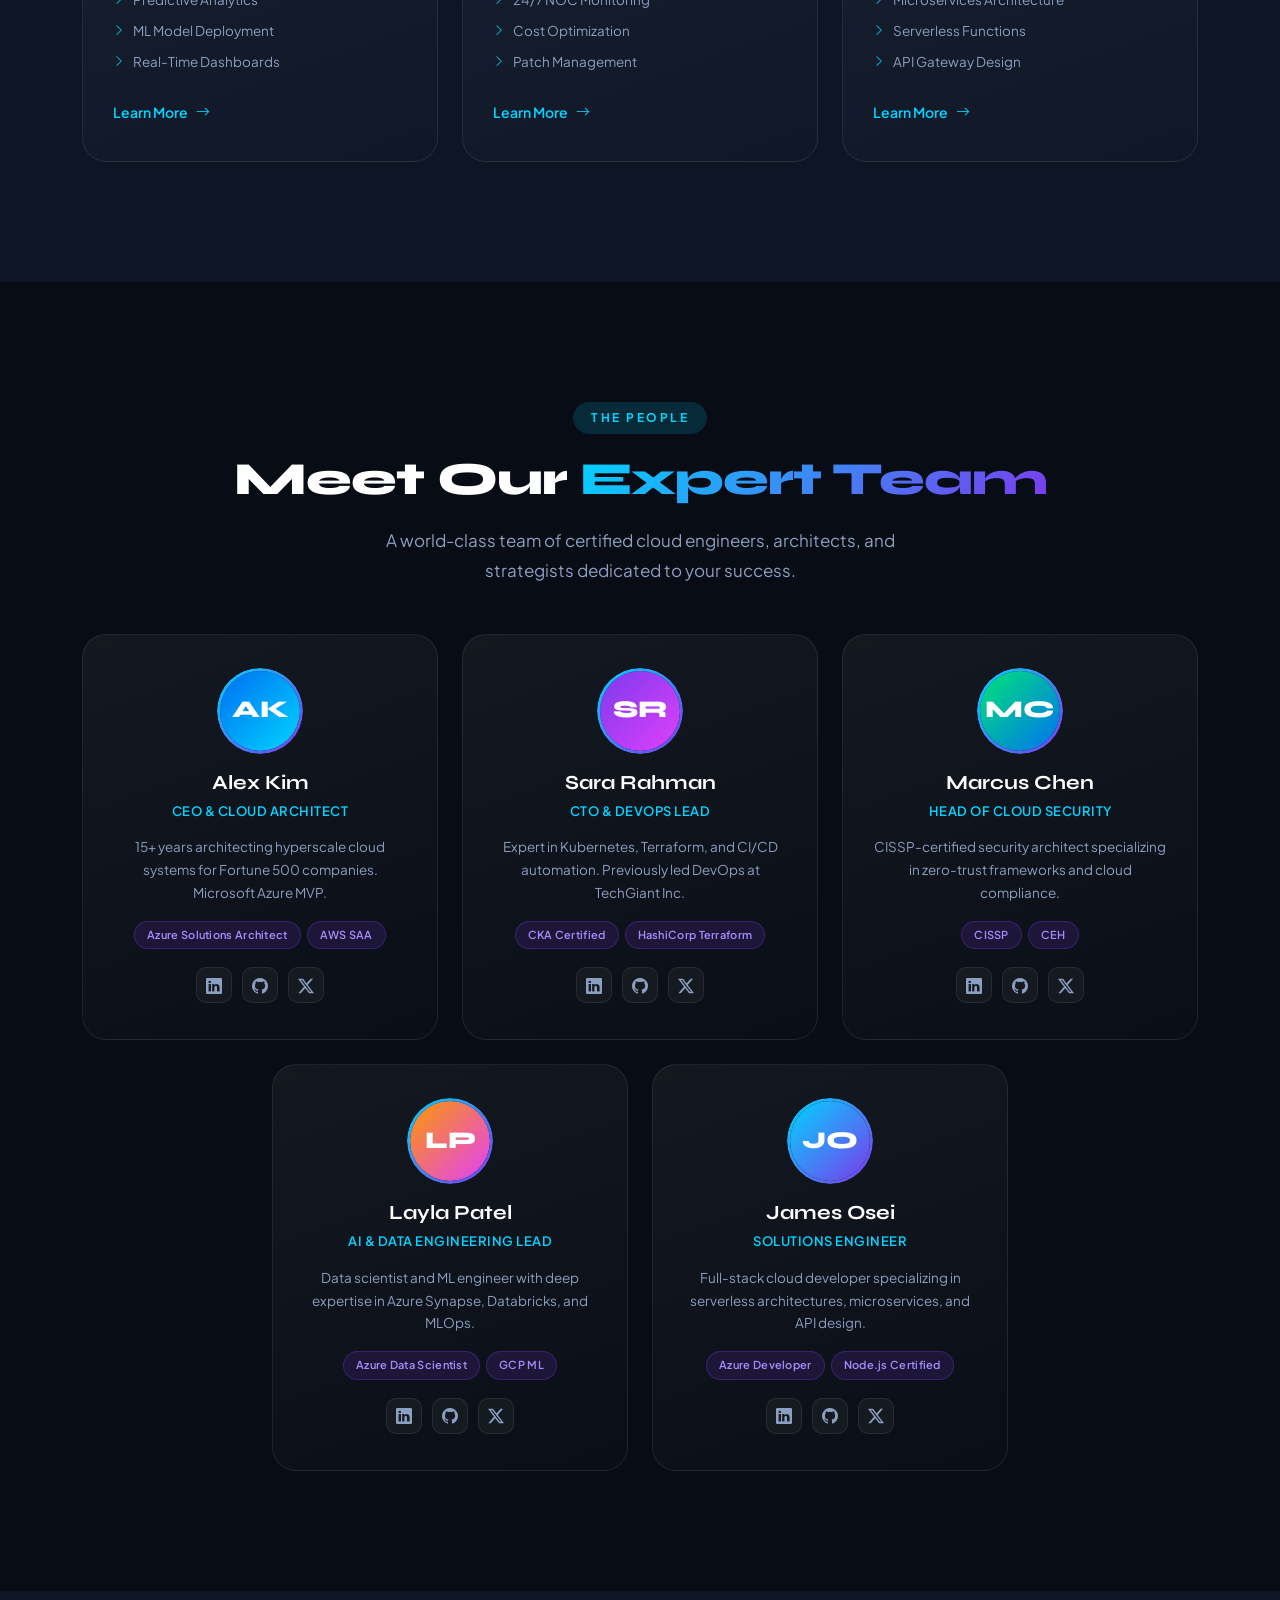
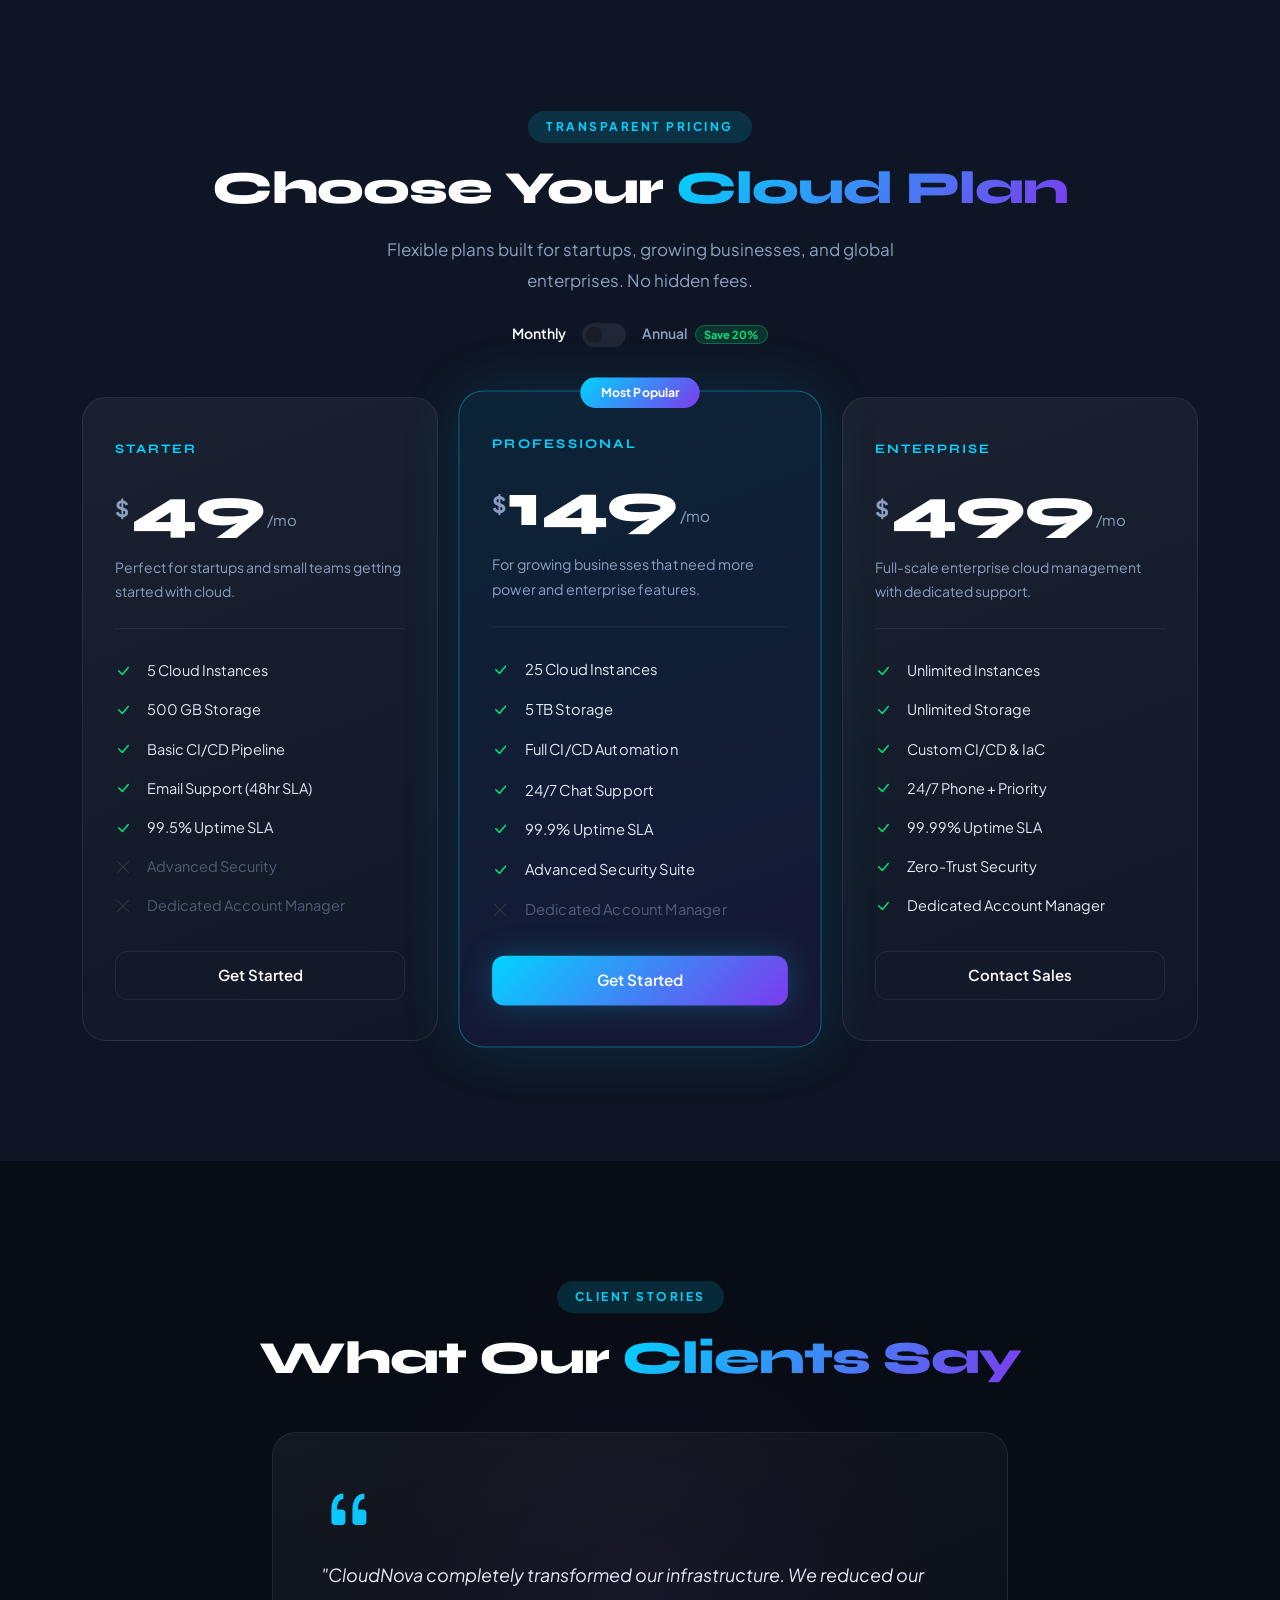
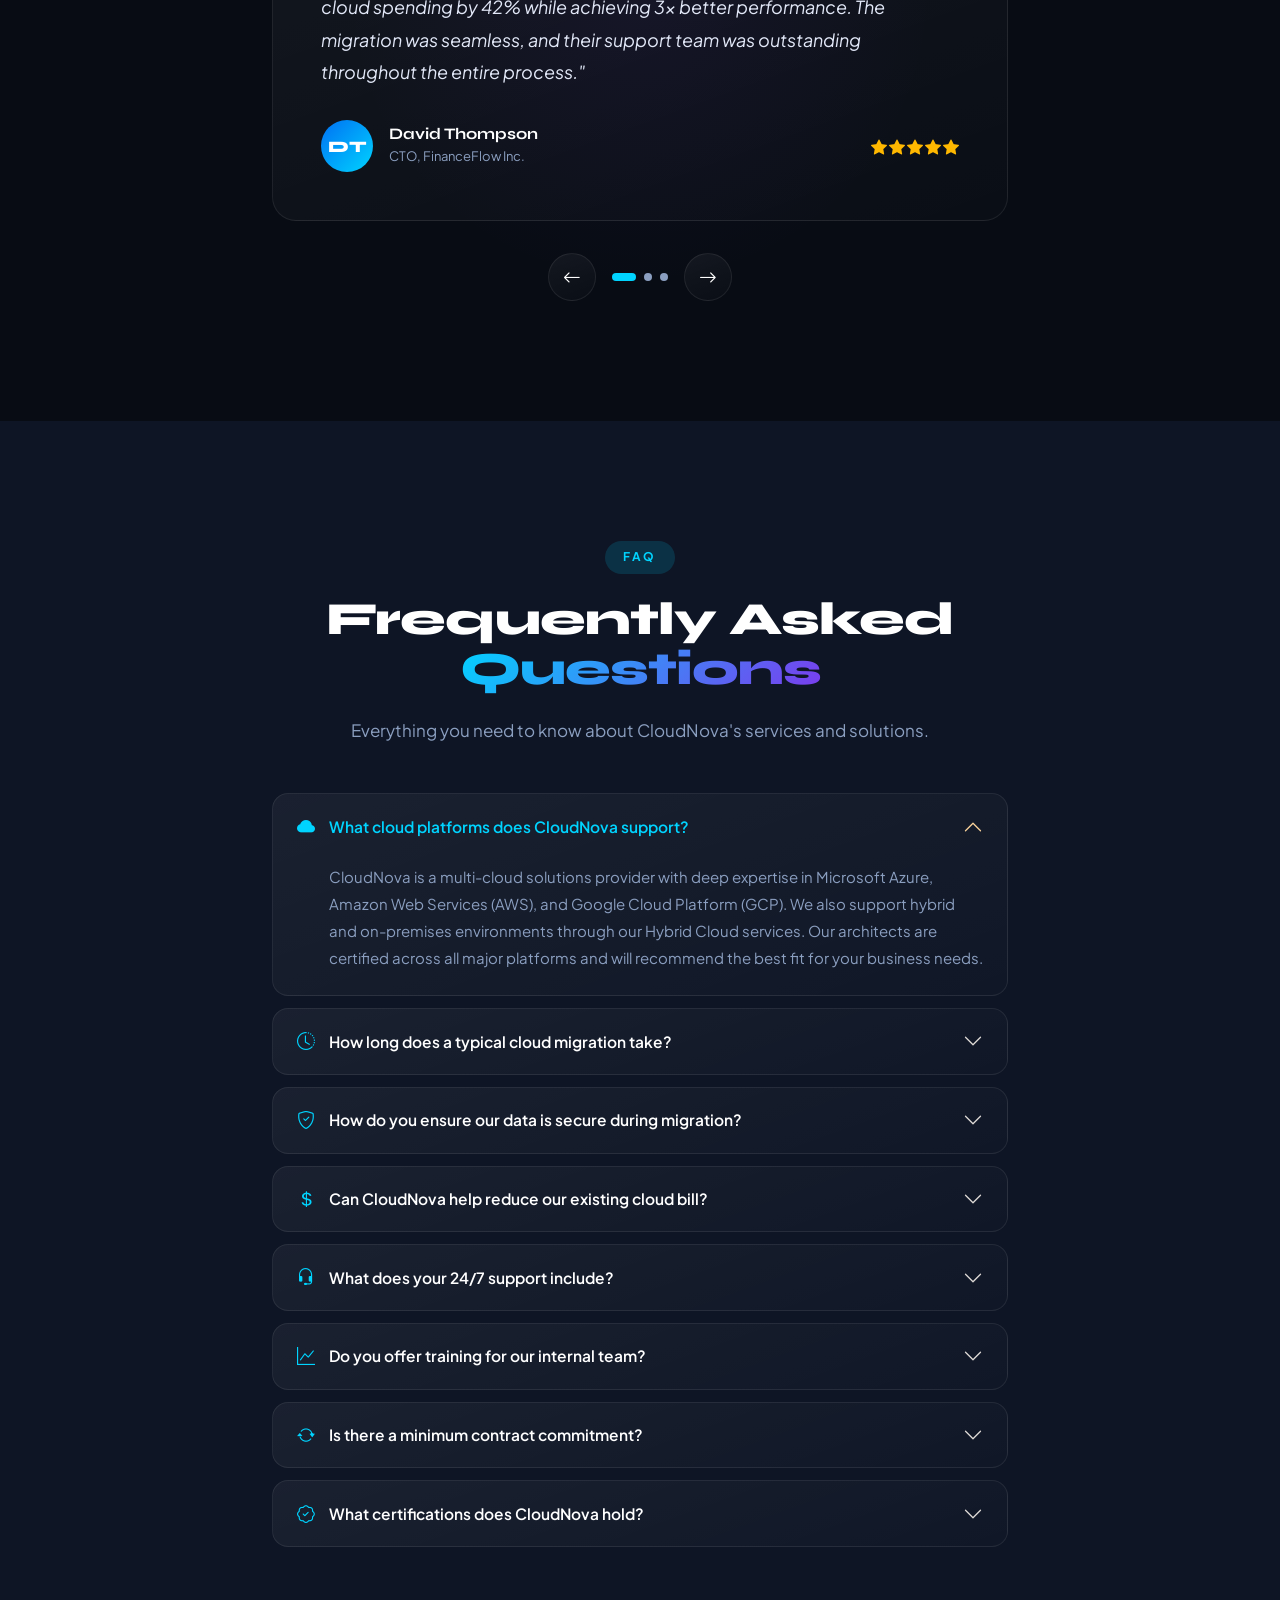
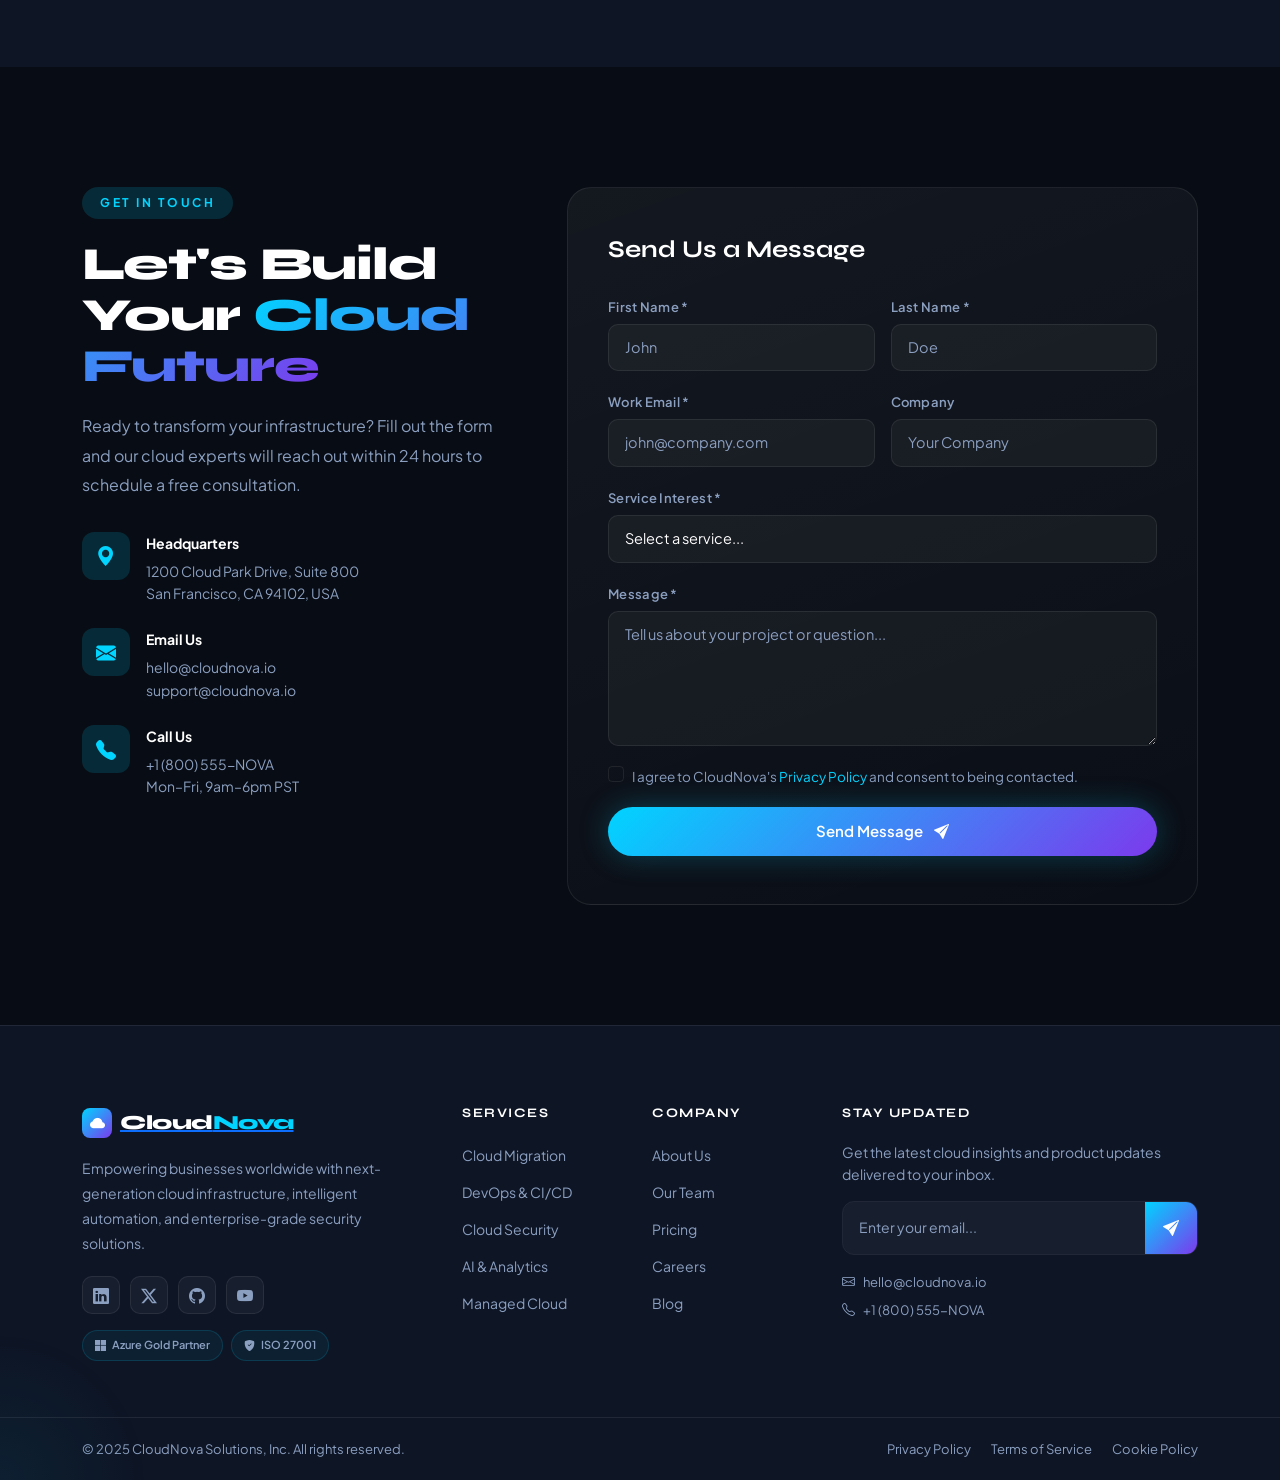
==== commit 6ee87ac5: "Implemented JavaScript interactions AB#3" ====
--- a/CloudNova/index.html
+++ b/CloudNova/index.html
@@ -949,6 +949,8 @@
   <i class="bi bi-arrow-up"></i>
 </button>
 
+
+
 <!-- Bootstrap JS -->
 <script src="https://cdn.jsdelivr.net/npm/bootstrap@5.3.2/dist/js/bootstrap.bundle.min.js"></script>
 <!-- AOS -->
--- a/CloudNova/css/styles.css
+++ b/CloudNova/css/styles.css
@@ -0,0 +1,1714 @@
+/* ==============================================
+   CloudNova Solutions — Custom Stylesheet
+   Technology: HTML5 · CSS3 · Bootstrap 5.3
+   Design Theme: Cosmic Dark Tech
+   ============================================== */
+
+/* ---- Google Fonts Import (in HTML) ---- */
+/* Syne (Display) + Plus Jakarta Sans (Body) */
+
+/* ============================================
+   1. CSS VARIABLES & ROOT
+   ============================================ */
+:root {
+  /* Brand Colors */
+  --cn-dark:       #080C14;
+  --cn-dark-2:     #0E1525;
+  --cn-dark-3:     #131C30;
+  --cn-dark-4:     #1A2540;
+  --cn-border:     rgba(255,255,255,0.08);
+
+  /* Accent Colors */
+  --cn-cyan:       #00D4FF;
+  --cn-cyan-dim:   rgba(0, 212, 255, 0.15);
+  --cn-blue:       #0070F3;
+  --cn-violet:     #7C3AED;
+  --cn-violet-dim: rgba(124, 58, 237, 0.15);
+  --cn-green:      #00E676;
+  --cn-orange:     #FF9800;
+  --cn-pink:       #E040FB;
+
+  /* Text */
+  --cn-text:       #E2E8F8;
+  --cn-text-muted: #8B9FC0;
+  --cn-white:      #FFFFFF;
+
+  /* Gradients */
+  --grad-hero:     linear-gradient(135deg, #00D4FF 0%, #7C3AED 100%);
+  --grad-card:     linear-gradient(160deg, rgba(255,255,255,0.05) 0%, rgba(255,255,255,0.01) 100%);
+
+  /* Shadows */
+  --shadow-card:   0 8px 40px rgba(0,0,0,0.4);
+  --shadow-cyan:   0 0 30px rgba(0,212,255,0.25);
+
+  /* Typography */
+  --font-display: 'Syne', sans-serif;
+  --font-body:    'Plus Jakarta Sans', sans-serif;
+
+  /* Transitions */
+  --transition:    all 0.3s cubic-bezier(0.4, 0, 0.2, 1);
+  --transition-slow: all 0.6s cubic-bezier(0.4, 0, 0.2, 1);
+
+  /* Layout */
+  --section-py:    120px;
+  --border-radius: 16px;
+  --border-radius-lg: 24px;
+}
+
+/* ============================================
+   2. RESET & BASE
+   ============================================ */
+*, *::before, *::after {
+  box-sizing: border-box;
+  margin: 0;
+  padding: 0;
+}
+
+html {
+  scroll-behavior: smooth;
+  scroll-padding-top: 80px;
+}
+
+body {
+  font-family: var(--font-body);
+  background-color: var(--cn-dark);
+  color: var(--cn-text);
+  font-size: 16px;
+  line-height: 1.7;
+  overflow-x: hidden;
+}
+
+::selection {
+  background: var(--cn-cyan-dim);
+  color: var(--cn-cyan);
+}
+
+/* ============================================
+   3. TYPOGRAPHY
+   ============================================ */
+h1, h2, h3, h4, h5 {
+  font-family: var(--font-display);
+  font-weight: 700;
+  color: var(--cn-white);
+  line-height: 1.15;
+}
+
+.gradient-text {
+  background: var(--grad-hero);
+  -webkit-background-clip: text;
+  -webkit-text-fill-color: transparent;
+  background-clip: text;
+}
+
+/* ============================================
+   4. NAVIGATION
+   ============================================ */
+#mainNavbar {
+  background: transparent;
+  padding: 20px 0;
+  transition: var(--transition-slow);
+  border-bottom: 1px solid transparent;
+  z-index: 1000;
+}
+
+#mainNavbar.scrolled {
+  background: rgba(8, 12, 20, 0.95);
+  backdrop-filter: blur(20px);
+  -webkit-backdrop-filter: blur(20px);
+  border-bottom-color: var(--cn-border);
+  padding: 12px 0;
+  box-shadow: 0 4px 30px rgba(0,0,0,0.3);
+}
+
+.brand-icon {
+  width: 36px;
+  height: 36px;
+  background: var(--grad-hero);
+  border-radius: 10px;
+  display: flex;
+  align-items: center;
+  justify-content: center;
+  font-size: 18px;
+  color: #fff;
+  flex-shrink: 0;
+}
+
+.brand-icon.sm { width: 30px; height: 30px; font-size: 15px; border-radius: 8px; }
+
+.brand-text {
+  font-family: var(--font-display);
+  font-size: 22px;
+  font-weight: 800;
+  color: var(--cn-white);
+  letter-spacing: -0.5px;
+}
+
+.brand-accent { color: var(--cn-cyan); }
+
+.navbar-nav .nav-link {
+  font-size: 14.5px;
+  font-weight: 500;
+  color: rgba(255,255,255,0.75) !important;
+  padding: 8px 14px !important;
+  border-radius: 8px;
+  transition: var(--transition);
+  letter-spacing: 0.2px;
+}
+
+.navbar-nav .nav-link:hover,
+.navbar-nav .nav-link.active {
+  color: var(--cn-cyan) !important;
+  background: var(--cn-cyan-dim);
+}
+
+.btn-cta-nav {
+  background: var(--grad-hero);
+  color: #fff !important;
+  font-size: 14px;
+  font-weight: 600;
+  padding: 9px 22px !important;
+  border-radius: 50px;
+  border: none;
+  transition: var(--transition);
+  box-shadow: var(--shadow-cyan);
+}
+
+.btn-cta-nav:hover {
+  transform: translateY(-2px);
+  box-shadow: 0 0 40px rgba(0,212,255,0.4);
+}
+
+/* ============================================
+   5. HERO SECTION
+   ============================================ */
+#hero {
+  position: relative;
+  min-height: 100vh;
+  background: var(--cn-dark);
+  overflow: hidden;
+  display: flex;
+  align-items: center;
+}
+
+/* Animated background grid */
+.hero-grid-overlay {
+  position: absolute;
+  inset: 0;
+  background-image:
+    linear-gradient(rgba(0,212,255,0.04) 1px, transparent 1px),
+    linear-gradient(90deg, rgba(0,212,255,0.04) 1px, transparent 1px);
+  background-size: 60px 60px;
+  mask-image: radial-gradient(ellipse at 50% 50%, black 30%, transparent 80%);
+  pointer-events: none;
+}
+
+/* Particle canvas placeholder */
+#particles-canvas {
+  position: absolute;
+  inset: 0;
+  pointer-events: none;
+  z-index: 0;
+}
+
+.hero-content {
+  position: relative;
+  z-index: 1;
+}
+
+.hero-badge {
+  display: inline-flex;
+  align-items: center;
+  gap: 8px;
+  background: rgba(0,212,255,0.1);
+  border: 1px solid rgba(0,212,255,0.3);
+  color: var(--cn-cyan);
+  font-size: 13px;
+  font-weight: 600;
+  padding: 7px 18px;
+  border-radius: 50px;
+  margin-bottom: 28px;
+  letter-spacing: 0.3px;
+}
+
+.hero-badge i { font-size: 14px; }
+
+.hero-headline {
+  font-size: clamp(42px, 6vw, 72px);
+  font-weight: 800;
+  line-height: 1.08;
+  letter-spacing: -2px;
+  margin-bottom: 24px;
+}
+
+.hero-sub {
+  font-size: 17px;
+  color: var(--cn-text-muted);
+  max-width: 500px;
+  margin-bottom: 40px;
+  line-height: 1.8;
+}
+
+.hero-actions {
+  display: flex;
+  gap: 16px;
+  flex-wrap: wrap;
+  margin-bottom: 56px;
+}
+
+.btn-hero-primary {
+  background: var(--grad-hero);
+  color: #fff;
+  font-size: 15px;
+  font-weight: 600;
+  padding: 14px 32px;
+  border-radius: 50px;
+  border: none;
+  transition: var(--transition);
+  box-shadow: var(--shadow-cyan);
+}
+
+.btn-hero-primary:hover {
+  transform: translateY(-3px);
+  box-shadow: 0 0 50px rgba(0,212,255,0.45);
+  color: #fff;
+}
+
+.btn-hero-ghost {
+  background: transparent;
+  color: var(--cn-white);
+  font-size: 15px;
+  font-weight: 600;
+  padding: 14px 32px;
+  border-radius: 50px;
+  border: 1.5px solid var(--cn-border);
+  transition: var(--transition);
+}
+
+.btn-hero-ghost:hover {
+  border-color: rgba(255,255,255,0.3);
+  background: rgba(255,255,255,0.06);
+  color: var(--cn-white);
+  transform: translateY(-2px);
+}
+
+/* Hero Stats */
+.hero-stats {
+  display: flex;
+  align-items: center;
+  gap: 32px;
+  flex-wrap: wrap;
+}
+
+.stat-item {
+  text-align: left;
+}
+
+.stat-num {
+  font-family: var(--font-display);
+  font-size: 36px;
+  font-weight: 800;
+  color: var(--cn-cyan);
+  line-height: 1;
+}
+
+.stat-unit {
+  font-family: var(--font-display);
+  font-size: 20px;
+  font-weight: 700;
+  color: var(--cn-cyan);
+}
+
+.stat-item p {
+  font-size: 13px;
+  color: var(--cn-text-muted);
+  margin: 4px 0 0;
+  letter-spacing: 0.5px;
+}
+
+.stat-divider {
+  width: 1px;
+  height: 40px;
+  background: var(--cn-border);
+  flex-shrink: 0;
+}
+
+/* Hero Orbit Visual */
+.hero-visual {
+  position: relative;
+  width: 420px;
+  height: 420px;
+}
+
+.orbit-ring {
+  position: absolute;
+  border-radius: 50%;
+  border: 1.5px solid rgba(0,212,255,0.2);
+  top: 50%; left: 50%;
+  transform: translate(-50%,-50%);
+  animation: orbitSpin linear infinite;
+}
+
+.ring-1 { width: 150px; height: 150px; animation-duration: 8s; border-color: rgba(0,212,255,0.4); }
+.ring-2 { width: 280px; height: 280px; animation-duration: 14s; animation-direction: reverse; }
+.ring-3 { width: 400px; height: 400px; animation-duration: 20s; }
+
+@keyframes orbitSpin {
+  from { transform: translate(-50%,-50%) rotate(0deg); }
+  to   { transform: translate(-50%,-50%) rotate(360deg); }
+}
+
+.orbit-center {
+  position: absolute;
+  top: 50%; left: 50%;
+  transform: translate(-50%,-50%);
+  width: 80px; height: 80px;
+  background: var(--grad-hero);
+  border-radius: 50%;
+  display: flex; align-items: center; justify-content: center;
+  font-size: 36px;
+  color: white;
+  box-shadow: var(--shadow-cyan), 0 0 60px rgba(0,212,255,0.2);
+  animation: orbitPulse 3s ease-in-out infinite;
+  z-index: 2;
+}
+
+@keyframes orbitPulse {
+  0%, 100% { box-shadow: var(--shadow-cyan), 0 0 60px rgba(0,212,255,0.2); }
+  50%       { box-shadow: 0 0 40px rgba(0,212,255,0.6), 0 0 80px rgba(0,212,255,0.3); }
+}
+
+.orbit-dot {
+  position: absolute;
+  width: 44px; height: 44px;
+  background: var(--cn-dark-3);
+  border: 1.5px solid var(--cn-border);
+  border-radius: 12px;
+  display: flex; align-items: center; justify-content: center;
+  font-size: 18px;
+  color: var(--cn-cyan);
+  box-shadow: var(--shadow-card);
+  animation: dotFloat 4s ease-in-out infinite;
+  z-index: 3;
+}
+
+.dot-1 { top: 10%;  left: 42%; animation-delay: 0s; }
+.dot-2 { top: 35%;  right: 8%; animation-delay: 0.5s; }
+.dot-3 { top: 68%;  right: 15%; animation-delay: 1s; }
+.dot-4 { bottom: 8%; left: 42%; animation-delay: 1.5s; }
+.dot-5 { top: 68%;  left: 12%; animation-delay: 2s; }
+.dot-6 { top: 35%;  left: 8%;  animation-delay: 2.5s; }
+
+@keyframes dotFloat {
+  0%, 100% { transform: translateY(0); }
+  50%       { transform: translateY(-8px); }
+}
+
+.hero-scroll-hint {
+  position: absolute;
+  bottom: 36px;
+  left: 50%;
+  transform: translateX(-50%);
+  display: flex;
+  flex-direction: column;
+  align-items: center;
+  gap: 8px;
+  color: var(--cn-text-muted);
+  font-size: 11px;
+  letter-spacing: 1px;
+  text-transform: uppercase;
+  animation: scrollBounce 2s ease-in-out infinite;
+  z-index: 1;
+}
+
+@keyframes scrollBounce {
+  0%, 100% { transform: translateX(-50%) translateY(0); }
+  50%       { transform: translateX(-50%) translateY(6px); }
+}
+
+/* ============================================
+   6. TRUSTED BY
+   ============================================ */
+.section-trusted {
+  padding: 32px 0 56px;
+  border-bottom: 1px solid var(--cn-border);
+}
+
+.trusted-label {
+  text-align: center;
+  font-size: 12px;
+  font-weight: 600;
+  letter-spacing: 2px;
+  text-transform: uppercase;
+  color: var(--cn-text-muted);
+  margin-bottom: 24px;
+}
+
+.trusted-logos {
+  display: flex;
+  flex-wrap: wrap;
+  justify-content: center;
+  align-items: center;
+  gap: 12px 32px;
+}
+
+.trusted-item {
+  display: flex;
+  align-items: center;
+  gap: 8px;
+  font-size: 14px;
+  font-weight: 600;
+  color: rgba(255,255,255,0.3);
+  transition: var(--transition);
+  padding: 8px 16px;
+  border-radius: 8px;
+}
+
+.trusted-item i { font-size: 18px; }
+
+.trusted-item:hover {
+  color: rgba(255,255,255,0.7);
+  background: rgba(255,255,255,0.04);
+}
+
+/* ============================================
+   7. SHARED SECTION UTILITIES
+   ============================================ */
+.section-label {
+  display: inline-block;
+  font-size: 12px;
+  font-weight: 700;
+  letter-spacing: 2.5px;
+  text-transform: uppercase;
+  color: var(--cn-cyan);
+  background: var(--cn-cyan-dim);
+  padding: 6px 18px;
+  border-radius: 50px;
+  margin-bottom: 20px;
+}
+
+.section-title {
+  font-size: clamp(30px, 4vw, 46px);
+  font-weight: 800;
+  letter-spacing: -1px;
+  margin-bottom: 20px;
+  line-height: 1.1;
+}
+
+.section-subtitle {
+  font-size: 17px;
+  color: var(--cn-text-muted);
+  max-width: 580px;
+  margin: 0 auto;
+  line-height: 1.8;
+}
+
+.section-body {
+  font-size: 16px;
+  color: var(--cn-text-muted);
+  margin-bottom: 20px;
+  line-height: 1.85;
+}
+
+.btn-primary-custom {
+  background: var(--grad-hero);
+  color: #fff;
+  font-weight: 600;
+  font-size: 15px;
+  padding: 13px 30px;
+  border-radius: 50px;
+  border: none;
+  transition: var(--transition);
+  box-shadow: var(--shadow-cyan);
+}
+
+.btn-primary-custom:hover {
+  transform: translateY(-2px);
+  box-shadow: 0 0 40px rgba(0,212,255,0.4);
+  color: #fff;
+}
+
+/* ============================================
+   8. ABOUT SECTION
+   ============================================ */
+.section-about {
+  padding: var(--section-py) 0;
+  background: var(--cn-dark);
+}
+
+.about-visual-grid {
+  display: grid;
+  grid-template-columns: 1fr 1fr;
+  grid-template-rows: auto auto;
+  gap: 16px;
+  position: relative;
+}
+
+.about-card-big {
+  grid-column: 1 / -1;
+  background: var(--grad-card);
+  border: 1px solid var(--cn-border);
+  border-radius: var(--border-radius-lg);
+  padding: 32px;
+  position: relative;
+  overflow: hidden;
+  transition: var(--transition);
+}
+
+.about-card-big::before {
+  content: '';
+  position: absolute;
+  top: -40%; right: -20%;
+  width: 200px; height: 200px;
+  background: radial-gradient(circle, rgba(0,212,255,0.12) 0%, transparent 70%);
+  pointer-events: none;
+}
+
+.about-card-big i {
+  font-size: 40px;
+  background: var(--grad-hero);
+  -webkit-background-clip: text;
+  -webkit-text-fill-color: transparent;
+  background-clip: text;
+  margin-bottom: 16px;
+  display: block;
+}
+
+.about-card-big h3 {
+  font-size: 22px;
+  font-weight: 700;
+  margin-bottom: 10px;
+}
+
+.about-card-big p {
+  font-size: 14px;
+  color: var(--cn-text-muted);
+  margin: 0;
+}
+
+.about-card-sm {
+  background: var(--grad-card);
+  border: 1px solid var(--cn-border);
+  border-radius: var(--border-radius);
+  padding: 20px;
+  display: flex;
+  flex-direction: column;
+  align-items: flex-start;
+  gap: 10px;
+  transition: var(--transition);
+}
+
+.about-card-sm:hover, .about-card-big:hover {
+  border-color: rgba(0,212,255,0.25);
+  transform: translateY(-4px);
+  box-shadow: var(--shadow-card);
+}
+
+.about-card-sm i {
+  font-size: 22px;
+  background: var(--grad-hero);
+  -webkit-background-clip: text;
+  -webkit-text-fill-color: transparent;
+  background-clip: text;
+}
+
+.about-card-sm p {
+  font-size: 13px;
+  font-weight: 600;
+  color: var(--cn-text);
+  margin: 0;
+  line-height: 1.3;
+}
+
+.about-features {
+  display: flex;
+  flex-direction: column;
+  gap: 12px;
+  margin-top: 8px;
+}
+
+.feature-item {
+  display: flex;
+  align-items: center;
+  gap: 12px;
+  font-size: 14.5px;
+  color: var(--cn-text);
+}
+
+.feature-item i {
+  color: var(--cn-cyan);
+  font-size: 16px;
+  flex-shrink: 0;
+}
+
+/* ============================================
+   9. SERVICES SECTION
+   ============================================ */
+.section-services {
+  padding: var(--section-py) 0;
+  background: var(--cn-dark-2);
+  position: relative;
+}
+
+.section-services::before {
+  content: '';
+  position: absolute;
+  top: 0; left: 0; right: 0;
+  height: 1px;
+  background: linear-gradient(90deg, transparent, var(--cn-cyan-dim), transparent);
+}
+
+.service-card {
+  background: var(--grad-card);
+  border: 1px solid var(--cn-border);
+  border-radius: var(--border-radius-lg);
+  padding: 36px 30px;
+  height: 100%;
+  transition: var(--transition);
+  position: relative;
+  overflow: hidden;
+}
+
+.service-card::after {
+  content: '';
+  position: absolute;
+  inset: 0;
+  background: var(--grad-hero);
+  opacity: 0;
+  transition: var(--transition);
+  border-radius: inherit;
+}
+
+.service-card:hover {
+  transform: translateY(-8px);
+  border-color: rgba(0,212,255,0.3);
+  box-shadow: 0 20px 60px rgba(0,0,0,0.5), var(--shadow-cyan);
+}
+
+.service-card-featured {
+  border-color: rgba(0,212,255,0.4);
+  background: linear-gradient(160deg, rgba(0,212,255,0.06) 0%, rgba(124,58,237,0.06) 100%);
+  box-shadow: 0 0 60px rgba(0,212,255,0.1);
+}
+
+.featured-badge {
+  position: absolute;
+  top: 20px; right: 20px;
+  background: var(--grad-hero);
+  color: #fff;
+  font-size: 11px;
+  font-weight: 700;
+  letter-spacing: 0.5px;
+  padding: 5px 14px;
+  border-radius: 50px;
+}
+
+.service-icon {
+  width: 60px; height: 60px;
+  border-radius: 16px;
+  display: flex; align-items: center; justify-content: center;
+  font-size: 26px;
+  margin-bottom: 24px;
+  position: relative;
+  z-index: 1;
+}
+
+.icon-blue   { background: rgba(0,112,243,0.15); color: #0070F3; }
+.icon-cyan   { background: rgba(0,212,255,0.15); color: var(--cn-cyan); }
+.icon-purple { background: rgba(124,58,237,0.15); color: var(--cn-violet); }
+.icon-green  { background: rgba(0,230,118,0.15); color: var(--cn-green); }
+.icon-orange { background: rgba(255,152,0,0.15); color: var(--cn-orange); }
+.icon-pink   { background: rgba(224,64,251,0.15); color: var(--cn-pink); }
+
+.service-card h3 {
+  font-size: 20px;
+  font-weight: 700;
+  margin-bottom: 12px;
+  position: relative; z-index: 1;
+}
+
+.service-card p {
+  font-size: 14.5px;
+  color: var(--cn-text-muted);
+  line-height: 1.75;
+  margin-bottom: 20px;
+  position: relative; z-index: 1;
+}
+
+.service-list {
+  list-style: none;
+  padding: 0;
+  margin: 0 0 24px;
+  display: flex;
+  flex-direction: column;
+  gap: 8px;
+  position: relative; z-index: 1;
+}
+
+.service-list li {
+  display: flex;
+  align-items: center;
+  gap: 8px;
+  font-size: 13.5px;
+  color: var(--cn-text-muted);
+}
+
+.service-list li i {
+  color: var(--cn-cyan);
+  font-size: 12px;
+}
+
+.service-link {
+  display: inline-flex;
+  align-items: center;
+  gap: 8px;
+  font-size: 14px;
+  font-weight: 600;
+  color: var(--cn-cyan);
+  text-decoration: none;
+  transition: var(--transition);
+  position: relative; z-index: 1;
+}
+
+.service-link:hover {
+  gap: 12px;
+  color: var(--cn-cyan);
+}
+
+/* ============================================
+   10. TEAM SECTION
+   ============================================ */
+.section-team {
+  padding: var(--section-py) 0;
+  background: var(--cn-dark);
+}
+
+.team-card {
+  background: var(--grad-card);
+  border: 1px solid var(--cn-border);
+  border-radius: var(--border-radius-lg);
+  padding: 36px 28px;
+  text-align: center;
+  transition: var(--transition);
+  height: 100%;
+}
+
+.team-card:hover {
+  transform: translateY(-8px);
+  border-color: rgba(0,212,255,0.25);
+  box-shadow: var(--shadow-card);
+}
+
+.team-avatar {
+  width: 80px; height: 80px;
+  border-radius: 50%;
+  display: flex; align-items: center; justify-content: center;
+  font-family: var(--font-display);
+  font-size: 24px;
+  font-weight: 800;
+  color: white;
+  margin: 0 auto 20px;
+  position: relative;
+}
+
+.team-avatar::after {
+  content: '';
+  position: absolute;
+  inset: -3px;
+  border-radius: 50%;
+  padding: 3px;
+  background: var(--grad-hero);
+  -webkit-mask: linear-gradient(#fff 0 0) content-box, linear-gradient(#fff 0 0);
+  -webkit-mask-composite: destination-out;
+  mask-composite: exclude;
+}
+
+.avatar-1 { background: linear-gradient(135deg,#0070F3,#00D4FF); }
+.avatar-2 { background: linear-gradient(135deg,#7C3AED,#E040FB); }
+.avatar-3 { background: linear-gradient(135deg,#00E676,#0070F3); }
+.avatar-4 { background: linear-gradient(135deg,#FF9800,#E040FB); }
+.avatar-5 { background: linear-gradient(135deg,#00D4FF,#7C3AED); }
+
+.team-info h4 {
+  font-size: 20px;
+  font-weight: 700;
+  margin-bottom: 6px;
+}
+
+.team-role {
+  font-size: 13px;
+  font-weight: 600;
+  color: var(--cn-cyan);
+  letter-spacing: 0.5px;
+  margin-bottom: 14px;
+  text-transform: uppercase;
+}
+
+.team-bio {
+  font-size: 13.5px;
+  color: var(--cn-text-muted);
+  line-height: 1.7;
+  margin-bottom: 16px;
+}
+
+.team-certs {
+  display: flex;
+  flex-wrap: wrap;
+  justify-content: center;
+  gap: 6px;
+  margin-bottom: 18px;
+}
+
+.cert-badge {
+  font-size: 11px;
+  font-weight: 600;
+  padding: 4px 12px;
+  background: var(--cn-violet-dim);
+  border: 1px solid rgba(124,58,237,0.3);
+  color: #A78BFA;
+  border-radius: 50px;
+  letter-spacing: 0.3px;
+}
+
+.team-socials {
+  display: flex;
+  justify-content: center;
+  gap: 10px;
+}
+
+.team-socials a {
+  width: 36px; height: 36px;
+  background: rgba(255,255,255,0.04);
+  border: 1px solid var(--cn-border);
+  border-radius: 10px;
+  display: flex; align-items: center; justify-content: center;
+  font-size: 16px;
+  color: var(--cn-text-muted);
+  text-decoration: none;
+  transition: var(--transition);
+}
+
+.team-socials a:hover {
+  background: var(--cn-cyan-dim);
+  border-color: rgba(0,212,255,0.3);
+  color: var(--cn-cyan);
+  transform: translateY(-2px);
+}
+
+/* ============================================
+   11. PRICING SECTION
+   ============================================ */
+.section-pricing {
+  padding: var(--section-py) 0;
+  background: var(--cn-dark-2);
+}
+
+.pricing-toggle {
+  display: flex;
+  align-items: center;
+  justify-content: center;
+}
+
+.toggle-label {
+  font-size: 14px;
+  font-weight: 600;
+  color: var(--cn-text-muted);
+}
+
+.toggle-label.active { color: var(--cn-white); }
+
+.save-badge {
+  font-size: 11px;
+  font-weight: 700;
+  background: rgba(0,230,118,0.15);
+  color: var(--cn-green);
+  border: 1px solid rgba(0,230,118,0.3);
+  padding: 2px 8px;
+  border-radius: 50px;
+  margin-left: 6px;
+}
+
+.form-check-input.pricing-switch {
+  background-color: var(--cn-border);
+  border-color: transparent;
+  width: 44px;
+  height: 24px;
+  cursor: pointer;
+}
+
+.form-check-input.pricing-switch:checked {
+  background-color: var(--cn-cyan);
+  border-color: var(--cn-cyan);
+}
+
+.pricing-card {
+  background: var(--grad-card);
+  border: 1px solid var(--cn-border);
+  border-radius: var(--border-radius-lg);
+  padding: 40px 32px;
+  height: 100%;
+  transition: var(--transition);
+  position: relative;
+}
+
+.pricing-card:hover {
+  transform: translateY(-6px);
+  border-color: rgba(0,212,255,0.25);
+  box-shadow: var(--shadow-card);
+}
+
+.pricing-featured {
+  background: linear-gradient(160deg, rgba(0,212,255,0.08) 0%, rgba(124,58,237,0.08) 100%);
+  border-color: rgba(0,212,255,0.4);
+  box-shadow: 0 0 60px rgba(0,212,255,0.12);
+  transform: scale(1.02);
+}
+
+.pricing-featured:hover {
+  transform: scale(1.02) translateY(-6px);
+}
+
+.pricing-popular-badge {
+  position: absolute;
+  top: -14px; left: 50%;
+  transform: translateX(-50%);
+  background: var(--grad-hero);
+  color: #fff;
+  font-size: 12px;
+  font-weight: 700;
+  padding: 5px 20px;
+  border-radius: 50px;
+  white-space: nowrap;
+}
+
+.pricing-tier {
+  font-family: var(--font-display);
+  font-size: 13px;
+  font-weight: 700;
+  letter-spacing: 2px;
+  text-transform: uppercase;
+  color: var(--cn-cyan);
+  margin-bottom: 20px;
+}
+
+.pricing-price {
+  display: flex;
+  align-items: flex-start;
+  gap: 2px;
+  margin-bottom: 16px;
+}
+
+.currency {
+  font-size: 22px;
+  font-weight: 700;
+  color: var(--cn-text-muted);
+  margin-top: 10px;
+}
+
+.amount {
+  font-family: var(--font-display);
+  font-size: 60px;
+  font-weight: 800;
+  color: var(--cn-white);
+  line-height: 1;
+  transition: var(--transition);
+}
+
+.period {
+  font-size: 15px;
+  color: var(--cn-text-muted);
+  margin-top: auto;
+  padding-bottom: 8px;
+}
+
+.pricing-desc {
+  font-size: 14px;
+  color: var(--cn-text-muted);
+  line-height: 1.7;
+  margin-bottom: 28px;
+  border-bottom: 1px solid var(--cn-border);
+  padding-bottom: 24px;
+}
+
+.pricing-features {
+  list-style: none;
+  padding: 0;
+  margin: 0 0 32px;
+  display: flex;
+  flex-direction: column;
+  gap: 12px;
+}
+
+.pricing-features li {
+  display: flex;
+  align-items: center;
+  gap: 12px;
+  font-size: 14.5px;
+  color: var(--cn-text);
+}
+
+.pricing-features li i {
+  width: 20px;
+  font-size: 16px;
+  color: var(--cn-green);
+  flex-shrink: 0;
+}
+
+.pricing-features li.disabled {
+  color: var(--cn-text-muted);
+  opacity: 0.5;
+}
+
+.pricing-features li.disabled i { color: #555; }
+
+.btn-pricing-primary {
+  background: var(--grad-hero);
+  color: #fff;
+  font-weight: 600;
+  font-size: 15px;
+  padding: 13px;
+  border-radius: 12px;
+  border: none;
+  width: 100%;
+  transition: var(--transition);
+  box-shadow: var(--shadow-cyan);
+}
+
+.btn-pricing-primary:hover {
+  transform: translateY(-2px);
+  box-shadow: 0 0 40px rgba(0,212,255,0.4);
+  color: #fff;
+}
+
+.btn-pricing-outline {
+  background: transparent;
+  color: var(--cn-white);
+  font-weight: 600;
+  font-size: 15px;
+  padding: 12px;
+  border-radius: 12px;
+  border: 1.5px solid var(--cn-border);
+  width: 100%;
+  transition: var(--transition);
+}
+
+.btn-pricing-outline:hover {
+  border-color: rgba(0,212,255,0.4);
+  color: var(--cn-cyan);
+  background: var(--cn-cyan-dim);
+}
+
+/* ============================================
+   12. TESTIMONIALS
+   ============================================ */
+.section-testimonials {
+  padding: var(--section-py) 0;
+  background: var(--cn-dark);
+  position: relative;
+  overflow: hidden;
+}
+
+.section-testimonials::before {
+  content: '';
+  position: absolute;
+  top: 50%; left: 50%;
+  transform: translate(-50%, -50%);
+  width: 600px; height: 600px;
+  background: radial-gradient(circle, rgba(124,58,237,0.06) 0%, transparent 70%);
+  pointer-events: none;
+}
+
+.testimonial-card {
+  background: var(--grad-card);
+  border: 1px solid var(--cn-border);
+  border-radius: var(--border-radius-lg);
+  padding: 48px;
+  text-align: left;
+}
+
+.quote-icon {
+  font-size: 56px;
+  line-height: 1;
+  background: var(--grad-hero);
+  -webkit-background-clip: text;
+  -webkit-text-fill-color: transparent;
+  background-clip: text;
+  margin-bottom: 20px;
+  display: block;
+}
+
+.testimonial-text {
+  font-size: 18px;
+  line-height: 1.8;
+  color: var(--cn-text);
+  font-style: italic;
+  margin-bottom: 32px;
+}
+
+.testimonial-author {
+  display: flex;
+  align-items: center;
+  gap: 16px;
+}
+
+.author-avatar {
+  width: 52px; height: 52px;
+  border-radius: 50%;
+  display: flex; align-items: center; justify-content: center;
+  font-family: var(--font-display);
+  font-size: 16px;
+  font-weight: 800;
+  color: white;
+  flex-shrink: 0;
+}
+
+.av-1 { background: linear-gradient(135deg,#0070F3,#00D4FF); }
+.av-2 { background: linear-gradient(135deg,#7C3AED,#E040FB); }
+.av-3 { background: linear-gradient(135deg,#FF9800,#00D4FF); }
+
+.author-info h5 {
+  font-size: 16px;
+  font-weight: 700;
+  margin-bottom: 2px;
+}
+
+.author-info p {
+  font-size: 13px;
+  color: var(--cn-text-muted);
+  margin: 0;
+}
+
+.testimonial-stars { color: #FFB800; font-size: 16px; gap: 2px; display: flex; }
+
+.carousel-controls {
+  display: flex;
+  align-items: center;
+  justify-content: center;
+  gap: 16px;
+  margin-top: 32px;
+}
+
+.carousel-btn {
+  width: 48px; height: 48px;
+  background: var(--grad-card);
+  border: 1px solid var(--cn-border);
+  border-radius: 50%;
+  color: var(--cn-white);
+  display: flex; align-items: center; justify-content: center;
+  font-size: 18px;
+  transition: var(--transition);
+  cursor: pointer;
+}
+
+.carousel-btn:hover {
+  background: var(--cn-cyan-dim);
+  border-color: rgba(0,212,255,0.4);
+  color: var(--cn-cyan);
+}
+
+.carousel-indicators-custom {
+  display: flex;
+  gap: 8px;
+  align-items: center;
+}
+
+.carousel-indicators-custom button {
+  width: 8px; height: 8px;
+  background: var(--cn-text-muted);
+  border: none;
+  border-radius: 50%;
+  padding: 0;
+  transition: var(--transition);
+  cursor: pointer;
+}
+
+.carousel-indicators-custom button.active {
+  width: 24px;
+  border-radius: 4px;
+  background: var(--cn-cyan);
+}
+
+/* ============================================
+   13. FAQ
+   ============================================ */
+.section-faq {
+  padding: var(--section-py) 0;
+  background: var(--cn-dark-2);
+}
+
+.faq-accordion {
+  display: flex;
+  flex-direction: column;
+  gap: 12px;
+}
+
+.faq-item {
+  background: var(--grad-card);
+  border: 1px solid var(--cn-border) !important;
+  border-radius: var(--border-radius) !important;
+  overflow: hidden;
+  transition: var(--transition);
+}
+
+.faq-item:hover {
+  border-color: rgba(0,212,255,0.2) !important;
+}
+
+.faq-button {
+  background: transparent !important;
+  color: var(--cn-white) !important;
+  font-family: var(--font-body) !important;
+  font-size: 15.5px !important;
+  font-weight: 600 !important;
+  padding: 22px 24px !important;
+  box-shadow: none !important;
+  display: flex !important;
+  align-items: center !important;
+  gap: 14px !important;
+}
+
+.faq-button::after {
+  filter: invert(1) !important;
+  flex-shrink: 0 !important;
+}
+
+.faq-button:not(.collapsed) {
+  color: var(--cn-cyan) !important;
+}
+
+.faq-icon {
+  font-size: 18px;
+  color: var(--cn-cyan);
+  flex-shrink: 0;
+}
+
+.faq-body {
+  background: transparent !important;
+  color: var(--cn-text-muted) !important;
+  font-size: 15px !important;
+  line-height: 1.8 !important;
+  padding: 4px 24px 24px 56px !important;
+}
+
+/* ============================================
+   14. CONTACT
+   ============================================ */
+.section-contact {
+  padding: var(--section-py) 0;
+  background: var(--cn-dark);
+}
+
+.contact-info-list {
+  display: flex;
+  flex-direction: column;
+  gap: 24px;
+  margin-top: 32px;
+}
+
+.contact-info-item {
+  display: flex;
+  gap: 16px;
+  align-items: flex-start;
+}
+
+.contact-info-icon {
+  width: 48px; height: 48px;
+  background: var(--cn-cyan-dim);
+  border-radius: 12px;
+  display: flex; align-items: center; justify-content: center;
+  font-size: 20px;
+  color: var(--cn-cyan);
+  flex-shrink: 0;
+}
+
+.contact-info-item strong {
+  display: block;
+  font-size: 14px;
+  font-weight: 700;
+  color: var(--cn-white);
+  margin-bottom: 4px;
+}
+
+.contact-info-item p {
+  font-size: 14px;
+  color: var(--cn-text-muted);
+  margin: 0;
+  line-height: 1.6;
+}
+
+.contact-form-card {
+  background: var(--grad-card);
+  border: 1px solid var(--cn-border);
+  border-radius: var(--border-radius-lg);
+  padding: 48px 40px;
+}
+
+.contact-form-card h3 {
+  font-size: 24px;
+  font-weight: 700;
+  margin-bottom: 28px;
+}
+
+.cn-input {
+  background: rgba(255,255,255,0.04) !important;
+  border: 1px solid var(--cn-border) !important;
+  color: var(--cn-white) !important;
+  border-radius: 10px !important;
+  padding: 12px 16px !important;
+  font-size: 14.5px !important;
+  font-family: var(--font-body) !important;
+  transition: var(--transition) !important;
+}
+
+.cn-input:focus {
+  background: rgba(0,212,255,0.05) !important;
+  border-color: rgba(0,212,255,0.4) !important;
+  box-shadow: 0 0 0 3px rgba(0,212,255,0.1) !important;
+  color: var(--cn-white) !important;
+  outline: none !important;
+}
+
+.cn-input::placeholder { color: var(--cn-text-muted) !important; }
+.cn-input option { background: var(--cn-dark-3); color: var(--cn-white); }
+
+.form-label {
+  font-size: 13px;
+  font-weight: 600;
+  color: var(--cn-text-muted);
+  margin-bottom: 6px;
+  letter-spacing: 0.3px;
+}
+
+.form-check-input {
+  background-color: transparent;
+  border-color: var(--cn-border);
+  cursor: pointer;
+}
+
+.form-check-input:checked {
+  background-color: var(--cn-cyan);
+  border-color: var(--cn-cyan);
+}
+
+.form-check-label {
+  font-size: 13.5px;
+  color: var(--cn-text-muted);
+}
+
+.form-check-label a {
+  color: var(--cn-cyan);
+  text-decoration: none;
+}
+
+.form-success-msg {
+  text-align: center;
+  padding: 60px 20px;
+}
+
+.form-success-msg i {
+  font-size: 64px;
+  color: var(--cn-green);
+  display: block;
+  margin-bottom: 20px;
+  animation: successPop 0.5s cubic-bezier(0.175, 0.885, 0.32, 1.275);
+}
+
+@keyframes successPop {
+  from { transform: scale(0); opacity: 0; }
+  to   { transform: scale(1); opacity: 1; }
+}
+
+.form-success-msg h4 {
+  font-size: 26px;
+  margin-bottom: 10px;
+}
+
+.form-success-msg p {
+  color: var(--cn-text-muted);
+  font-size: 15px;
+}
+
+.spin {
+  animation: spin 1s linear infinite;
+}
+
+@keyframes spin {
+  from { transform: rotate(0deg); }
+  to   { transform: rotate(360deg); }
+}
+
+/* ============================================
+   15. FOOTER
+   ============================================ */
+#footer {
+  background: var(--cn-dark-2);
+  border-top: 1px solid var(--cn-border);
+}
+
+.footer-top { padding: 80px 0 56px; }
+
+.footer-brand .brand-text {
+  font-size: 20px;
+}
+
+.footer-desc {
+  font-size: 14px;
+  color: var(--cn-text-muted);
+  line-height: 1.8;
+  margin-bottom: 20px;
+  max-width: 300px;
+}
+
+.footer-socials {
+  display: flex;
+  gap: 10px;
+}
+
+.footer-socials a {
+  width: 38px; height: 38px;
+  background: rgba(255,255,255,0.04);
+  border: 1px solid var(--cn-border);
+  border-radius: 10px;
+  display: flex; align-items: center; justify-content: center;
+  font-size: 16px;
+  color: var(--cn-text-muted);
+  text-decoration: none;
+  transition: var(--transition);
+}
+
+.footer-socials a:hover {
+  color: var(--cn-cyan);
+  border-color: rgba(0,212,255,0.3);
+  background: var(--cn-cyan-dim);
+}
+
+.footer-certifications {
+  display: flex;
+  flex-wrap: wrap;
+  gap: 8px;
+}
+
+.cert-pill {
+  display: inline-flex;
+  align-items: center;
+  gap: 6px;
+  font-size: 11px;
+  font-weight: 600;
+  padding: 5px 12px;
+  background: rgba(0,212,255,0.06);
+  border: 1px solid rgba(0,212,255,0.15);
+  color: var(--cn-text-muted);
+  border-radius: 50px;
+}
+
+.footer-heading {
+  font-size: 13px;
+  font-weight: 700;
+  letter-spacing: 1.5px;
+  text-transform: uppercase;
+  color: var(--cn-white);
+  margin-bottom: 20px;
+}
+
+.footer-links {
+  list-style: none;
+  padding: 0;
+  margin: 0;
+  display: flex;
+  flex-direction: column;
+  gap: 10px;
+}
+
+.footer-links a {
+  font-size: 14px;
+  color: var(--cn-text-muted);
+  text-decoration: none;
+  transition: var(--transition);
+}
+
+.footer-links a:hover {
+  color: var(--cn-cyan);
+  padding-left: 4px;
+}
+
+.footer-newsletter-desc {
+  font-size: 14px;
+  color: var(--cn-text-muted);
+  line-height: 1.6;
+  margin-bottom: 16px;
+}
+
+.footer-newsletter {
+  display: flex;
+  gap: 0;
+  border-radius: 12px;
+  overflow: hidden;
+  border: 1px solid var(--cn-border);
+}
+
+.newsletter-input {
+  flex: 1;
+  background: rgba(255,255,255,0.04);
+  border: none;
+  padding: 12px 16px;
+  font-size: 14px;
+  color: var(--cn-white);
+  font-family: var(--font-body);
+  outline: none;
+}
+
+.newsletter-input::placeholder { color: var(--cn-text-muted); }
+
+.newsletter-btn {
+  background: var(--grad-hero);
+  border: none;
+  padding: 12px 18px;
+  color: #fff;
+  font-size: 16px;
+  cursor: pointer;
+  transition: var(--transition);
+}
+
+.newsletter-btn:hover {
+  opacity: 0.9;
+}
+
+.footer-contact-quick p {
+  font-size: 13px;
+  color: var(--cn-text-muted);
+  margin-bottom: 6px;
+  display: flex;
+  align-items: center;
+}
+
+.footer-bottom {
+  padding: 20px 0;
+  border-top: 1px solid var(--cn-border);
+}
+
+.footer-bottom p {
+  font-size: 13px;
+  color: var(--cn-text-muted);
+  margin: 0;
+}
+
+.footer-legal {
+  display: flex;
+  gap: 20px;
+}
+
+.footer-legal a {
+  font-size: 13px;
+  color: var(--cn-text-muted);
+  text-decoration: none;
+  transition: var(--transition);
+}
+
+.footer-legal a:hover { color: var(--cn-cyan); }
+
+/* ============================================
+   16. BACK TO TOP
+   ============================================ */
+.back-to-top {
+  position: fixed;
+  bottom: 32px;
+  right: 32px;
+  width: 48px; height: 48px;
+  background: var(--grad-hero);
+  color: white;
+  border: none;
+  border-radius: 14px;
+  display: flex; align-items: center; justify-content: center;
+  font-size: 20px;
+  cursor: pointer;
+  opacity: 0;
+  transform: translateY(20px);
+  transition: var(--transition);
+  z-index: 999;
+  box-shadow: var(--shadow-cyan);
+}
+
+.back-to-top.visible {
+  opacity: 1;
+  transform: translateY(0);
+}
+
+.back-to-top:hover {
+  transform: translateY(-4px);
+  box-shadow: 0 0 40px rgba(0,212,255,0.5);
+}
+
+/* ============================================
+   17. CANVAS PARTICLES
+   ============================================ */
+canvas#particleCanvas {
+  position: absolute;
+  inset: 0;
+  pointer-events: none;
+  z-index: 0;
+}
+
+/* ============================================
+   18. AOS OVERRIDES
+   ============================================ */
+[data-aos] {
+  pointer-events: none;
+}
+
+[data-aos].aos-animate {
+  pointer-events: all;
+}
+
+/* ============================================
+   19. RESPONSIVE
+   ============================================ */
+@media (max-width: 991px) {
+  :root { --section-py: 80px; }
+
+  .hero-headline { letter-spacing: -1.5px; }
+  .hero-stats { gap: 20px; }
+
+  .navbar-collapse {
+    background: rgba(8,12,20,0.97);
+    backdrop-filter: blur(20px);
+    border: 1px solid var(--cn-border);
+    border-radius: 16px;
+    padding: 20px;
+    margin-top: 12px;
+  }
+
+  .navbar-nav .nav-link { padding: 12px 16px !important; }
+  .btn-cta-nav { width: 100%; text-align: center; margin-top: 8px; }
+
+  .pricing-featured { transform: none; }
+  .pricing-featured:hover { transform: translateY(-6px); }
+}
+
+@media (max-width: 767px) {
+  :root { --section-py: 64px; }
+
+  .hero-headline { font-size: 38px; letter-spacing: -1px; }
+  .hero-sub { font-size: 16px; }
+  .hero-actions { flex-direction: column; }
+  .hero-actions .btn { text-align: center; }
+
+  .testimonial-card { padding: 28px 20px; }
+  .testimonial-text { font-size: 16px; }
+
+  .contact-form-card { padding: 28px 20px; }
+
+  .footer-top { padding: 48px 0 40px; }
+  .footer-legal { gap: 12px; flex-wrap: wrap; }
+
+  .about-visual-grid {
+    grid-template-columns: 1fr;
+  }
+
+  .about-card-big { grid-column: auto; }
+}
+
+@media (max-width: 480px) {
+  .hero-stats { flex-direction: column; gap: 12px; }
+  .stat-divider { width: 80%; height: 1px; }
+  .stat-item { text-align: center; }
+  .back-to-top { bottom: 20px; right: 20px; }
+}
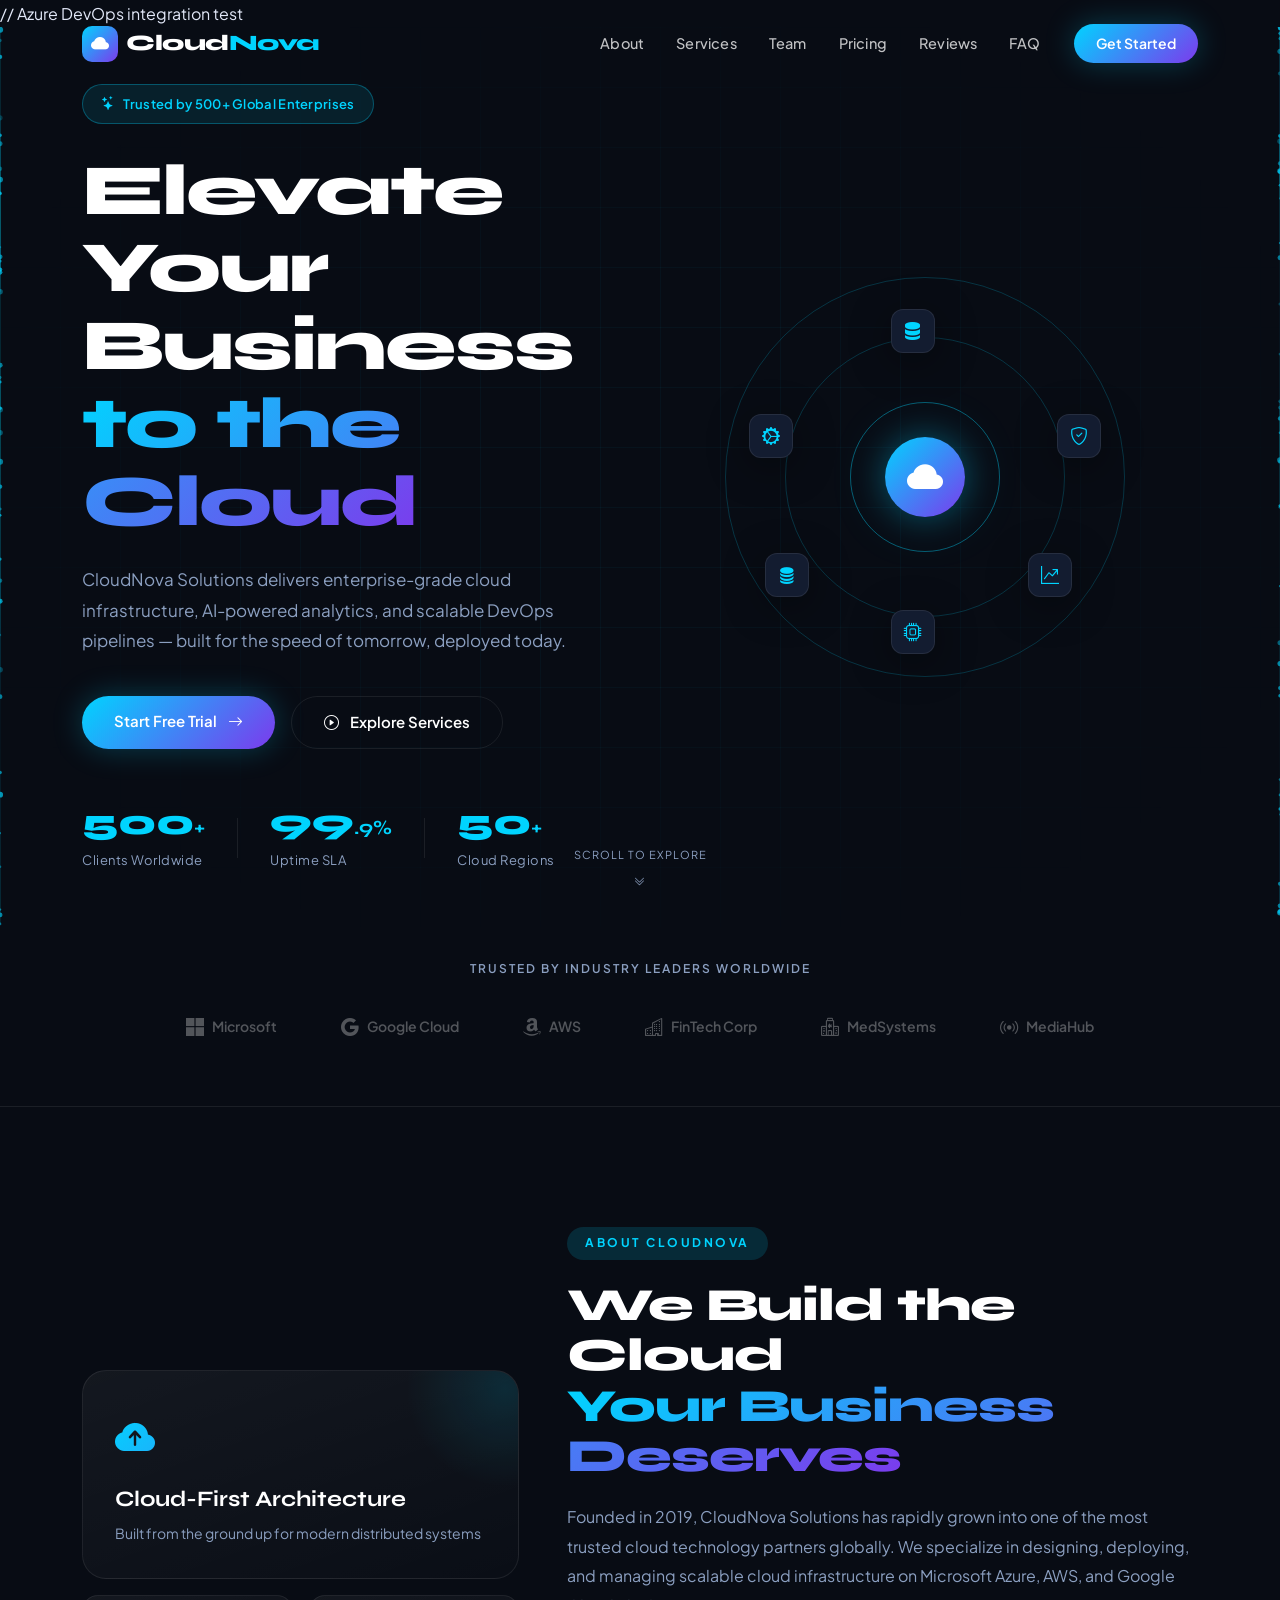
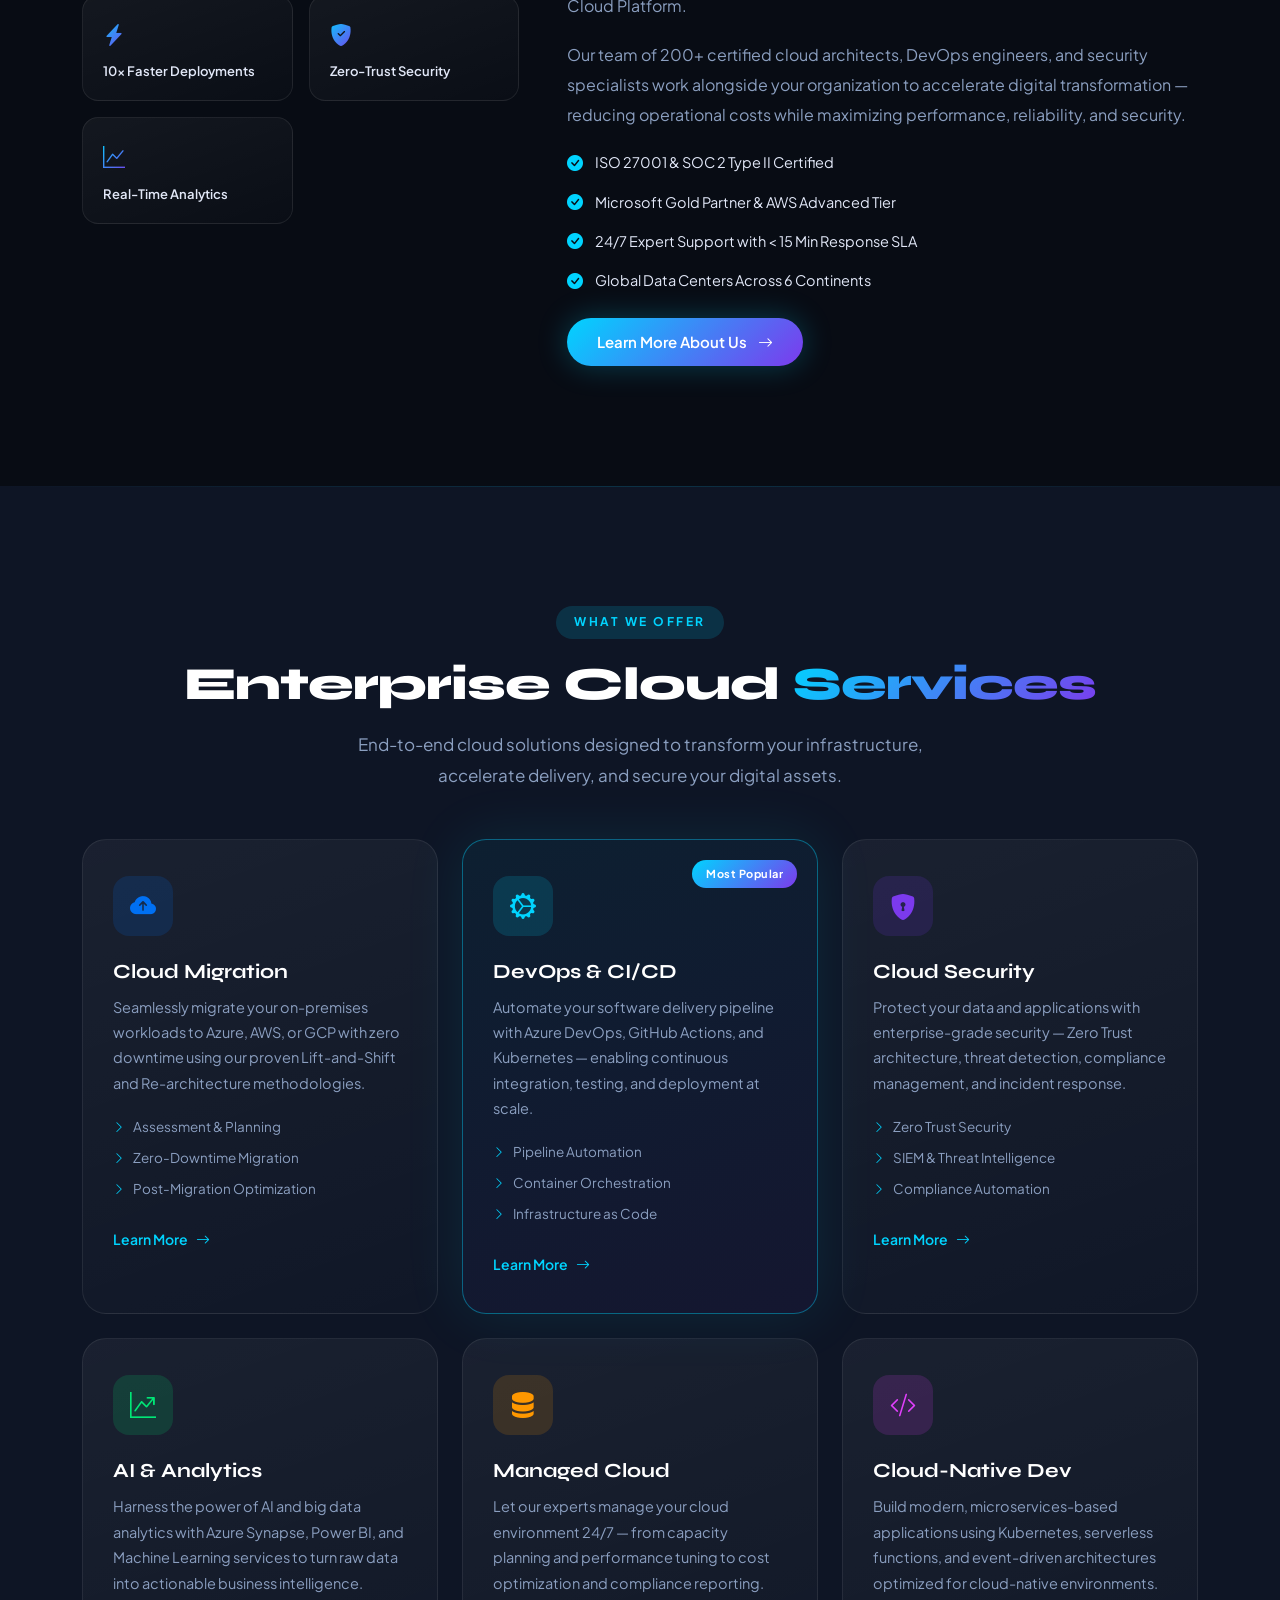
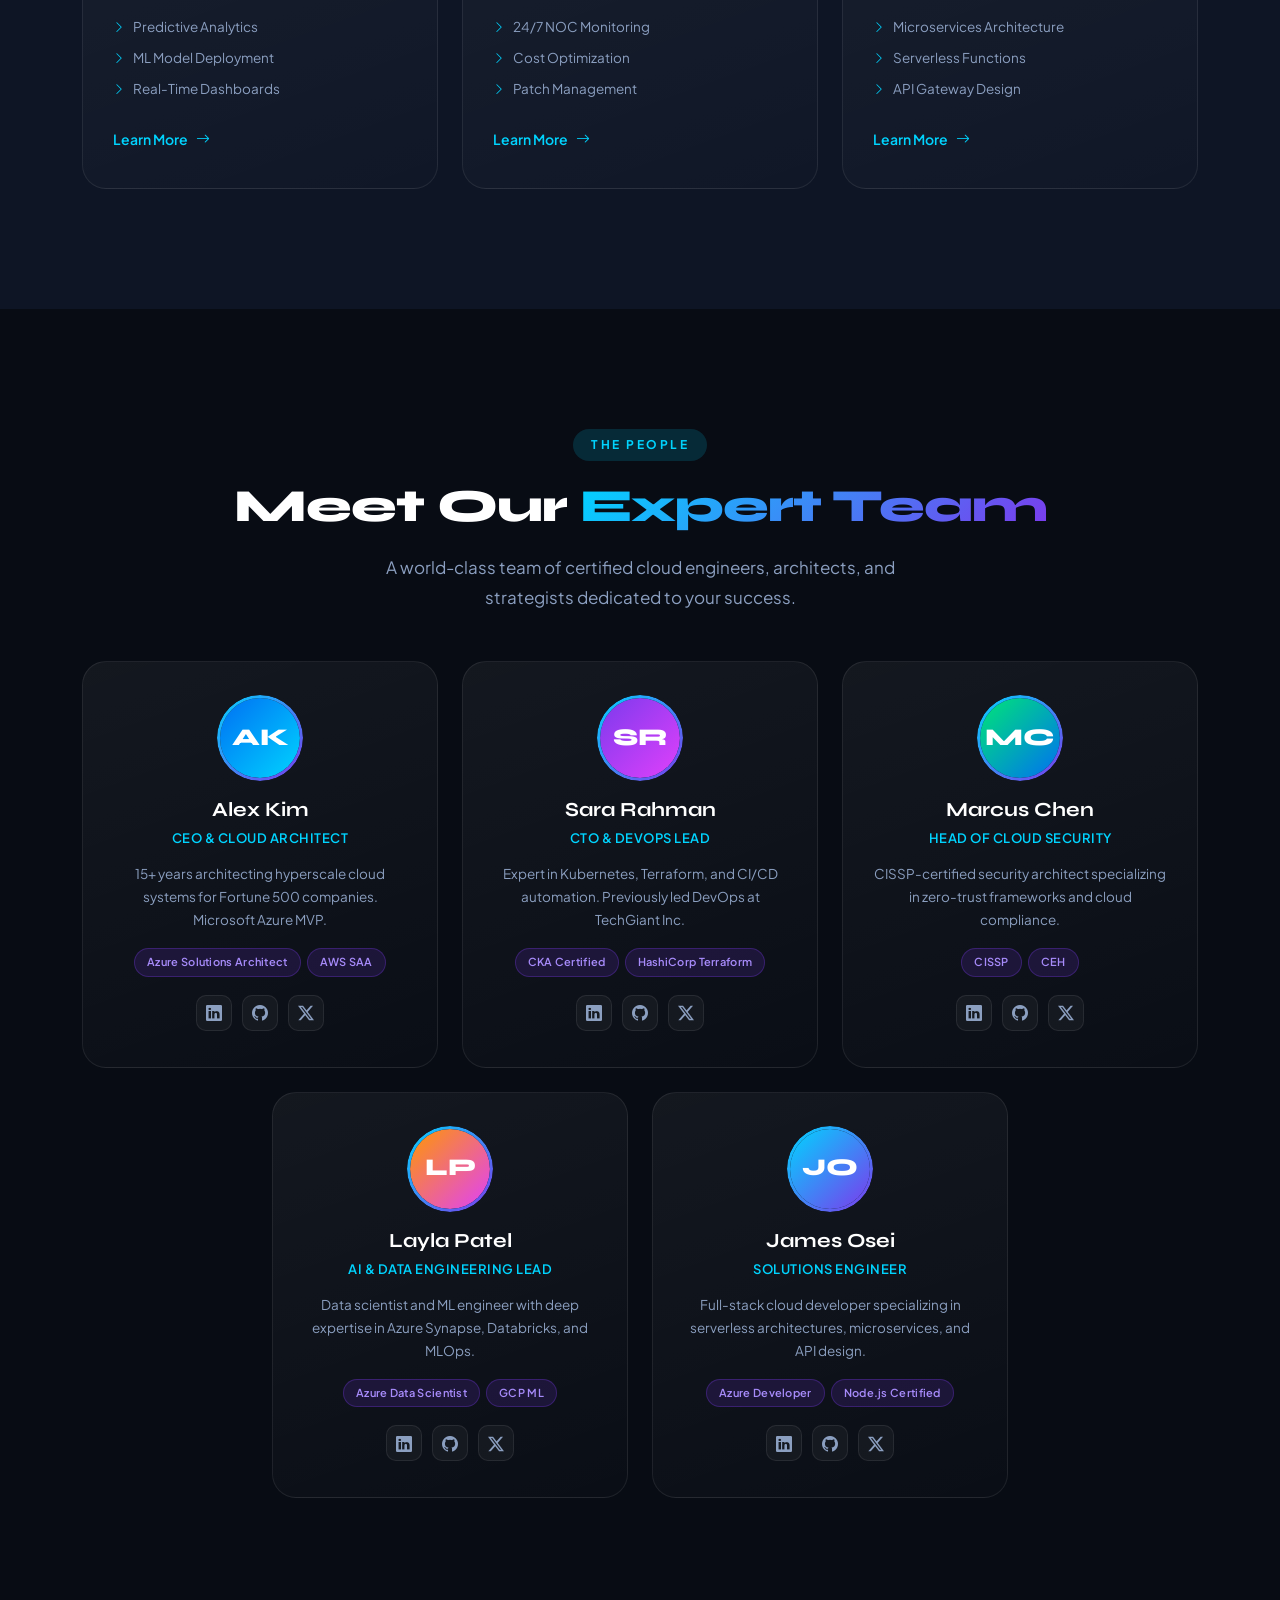
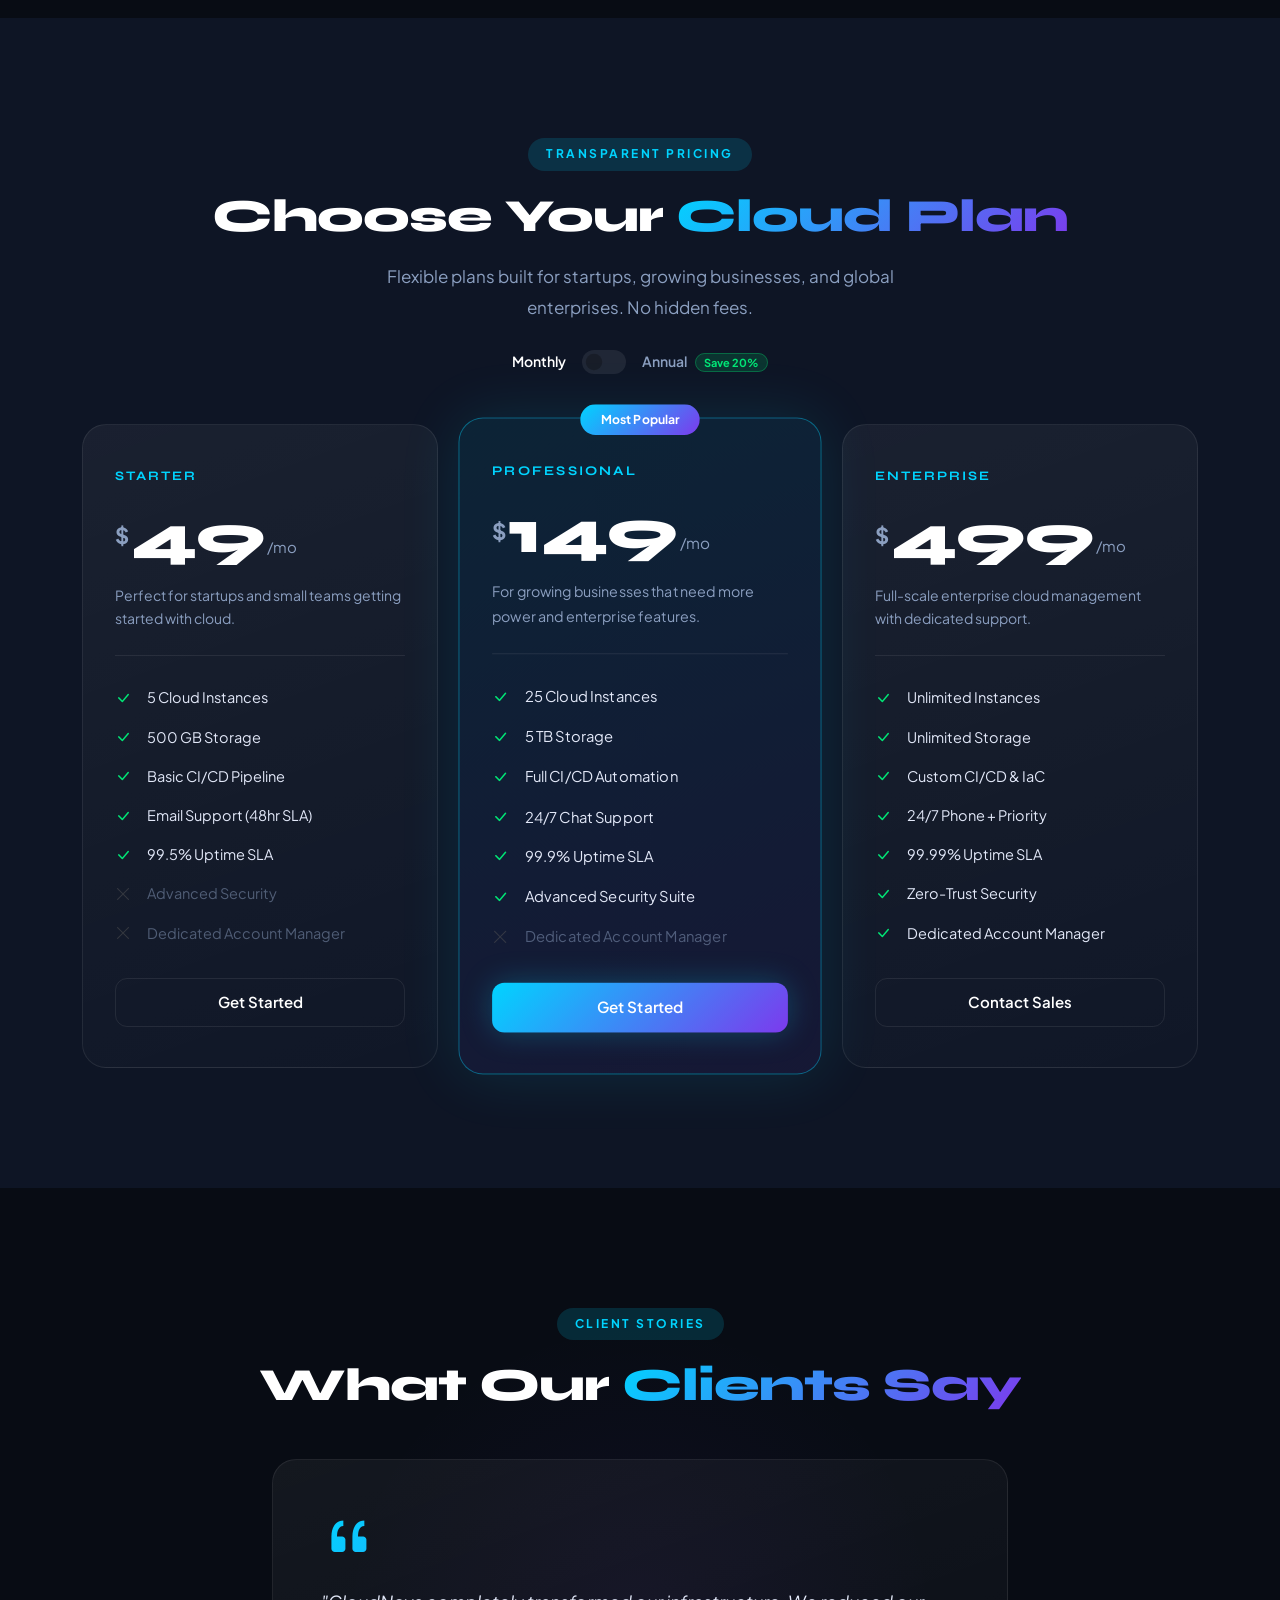
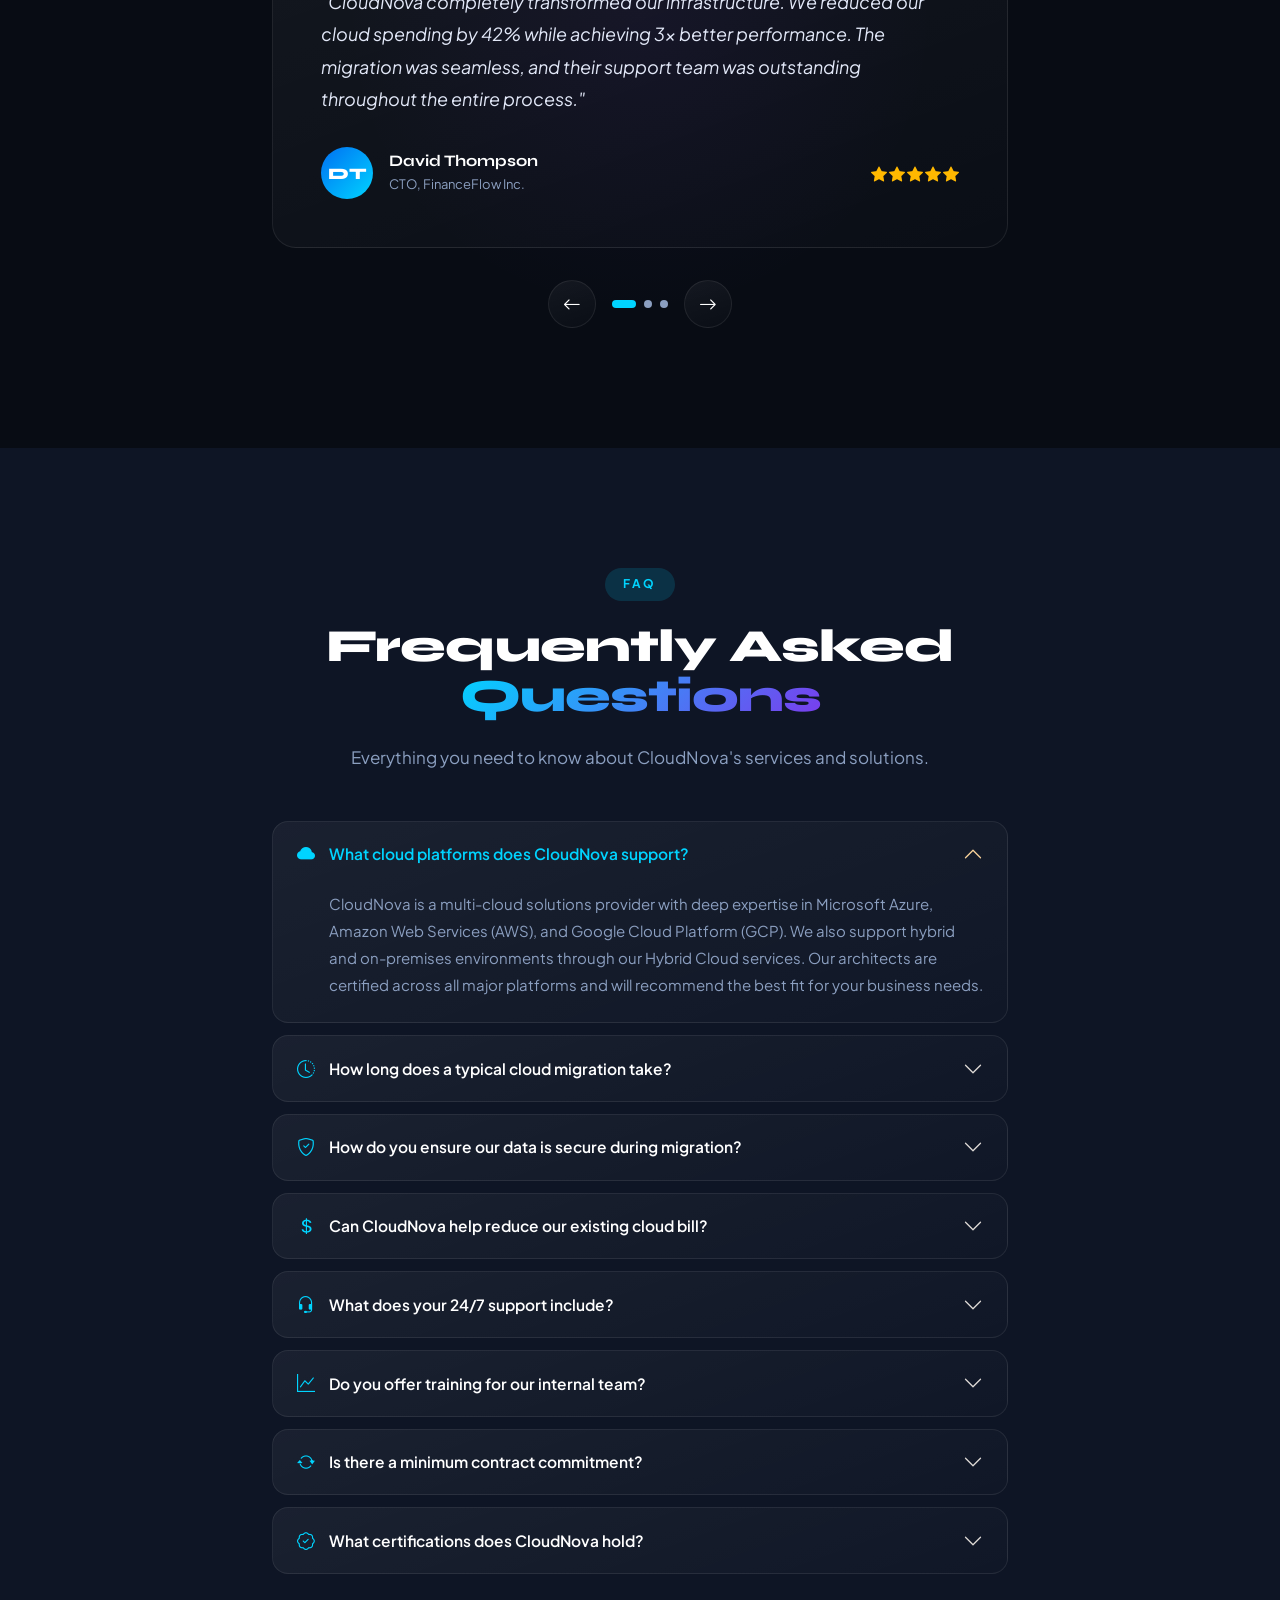
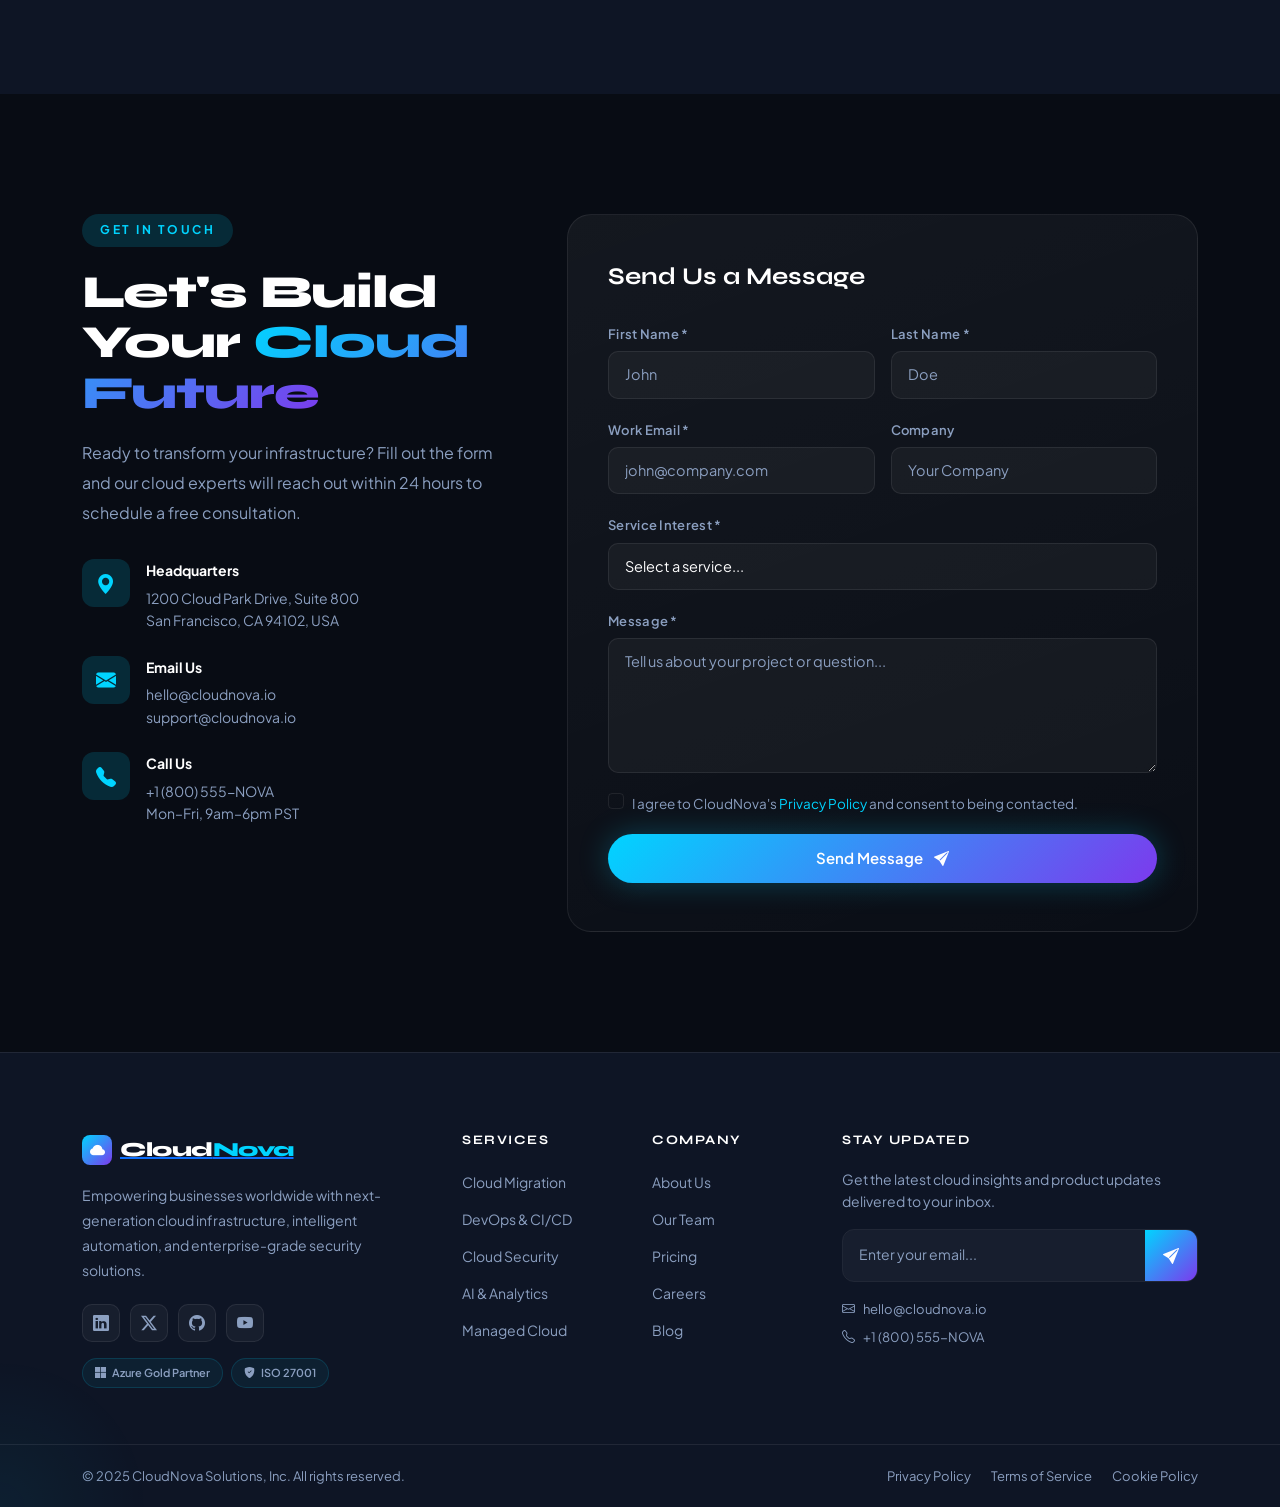
==== commit d78f0367: "Connected GitHub with Azure DevOps AB#4" ====
--- a/CloudNova/index.html
+++ b/CloudNova/index.html
@@ -6,7 +6,7 @@
   <meta name="description" content="CloudNova Solutions – Next-generation cloud infrastructure, AI-powered analytics, and scalable DevOps services for modern enterprises." />
   <meta name="keywords" content="cloud computing, Azure, DevOps, cloud hosting, SaaS, infrastructure" />
   <title>CloudNova Solutions | Elevate Your Cloud</title>
-
+// Azure DevOps integration test
   <!-- Bootstrap 5.3 -->
   <link href="https://cdn.jsdelivr.net/npm/bootstrap@5.3.2/dist/css/bootstrap.min.css" rel="stylesheet" />
   <!-- Bootstrap Icons -->
